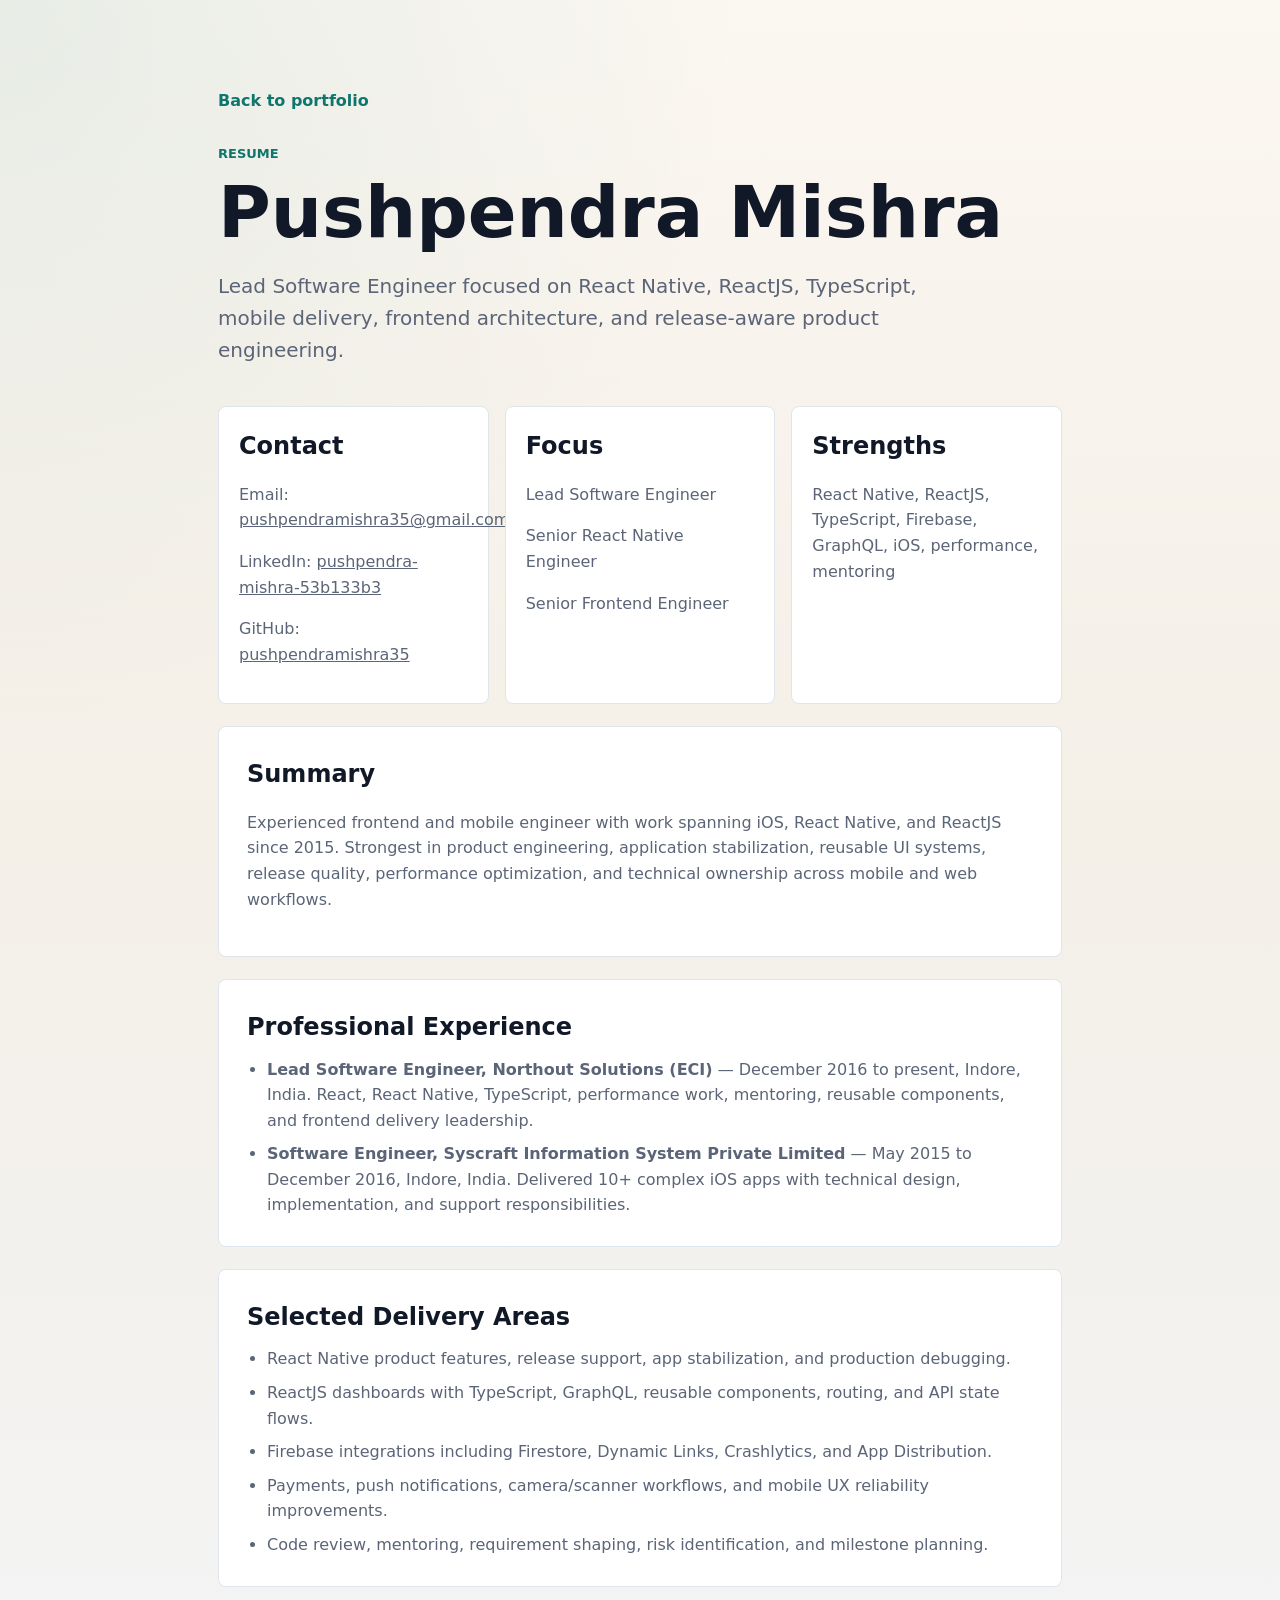
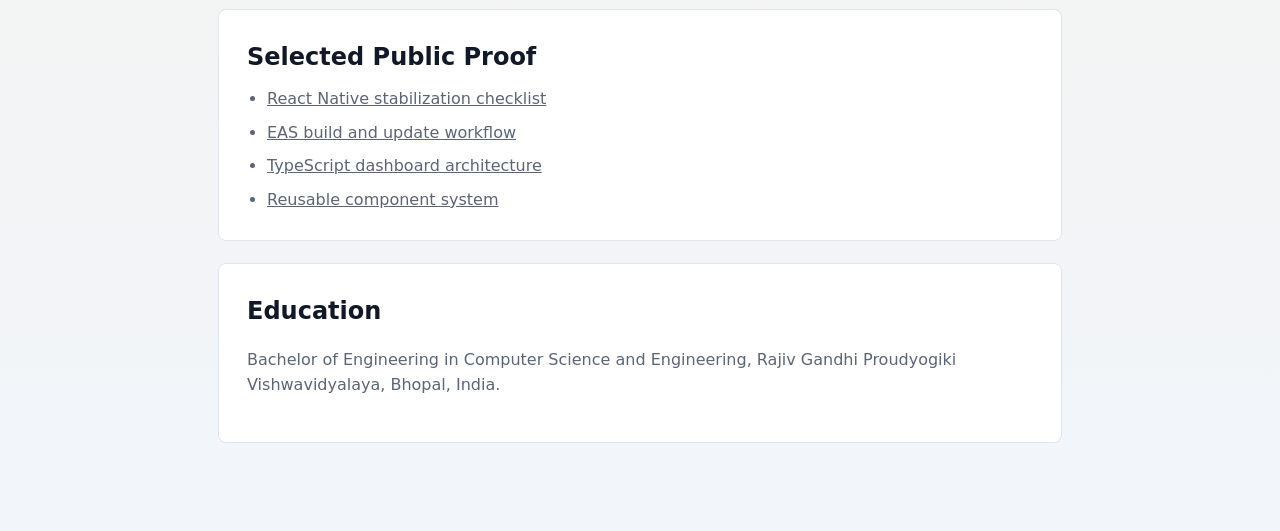
==== resume.html @ 6b9e4906 "Add public resume page" ====
<!doctype html>
<html lang="en">
  <head>
    <meta charset="utf-8" />
    <meta name="viewport" content="width=device-width, initial-scale=1" />
    <title>Resume | Pushpendra Mishra</title>
    <link rel="stylesheet" href="styles.css" />
  </head>
  <body>
    <main class="case-page">
      <a class="back-link" href="index.html">Back to portfolio</a>
      <p class="eyebrow">Resume</p>
      <h1>Pushpendra Mishra</h1>
      <p class="case-lead">
        Lead Software Engineer focused on React Native, ReactJS, TypeScript, mobile delivery, frontend
        architecture, and release-aware product engineering.
      </p>

      <section class="resume-sheet">
        <div class="resume-meta">
          <article>
            <h2>Contact</h2>
            <p>Email: <a href="mailto:pushpendramishra35@gmail.com">pushpendramishra35@gmail.com</a></p>
            <p>LinkedIn: <a href="https://www.linkedin.com/in/pushpendra-mishra-53b133b3/">pushpendra-mishra-53b133b3</a></p>
            <p>GitHub: <a href="https://github.com/pushpendramishra35">pushpendramishra35</a></p>
          </article>
          <article>
            <h2>Focus</h2>
            <p>Lead Software Engineer</p>
            <p>Senior React Native Engineer</p>
            <p>Senior Frontend Engineer</p>
          </article>
          <article>
            <h2>Strengths</h2>
            <p>React Native, ReactJS, TypeScript, Firebase, GraphQL, iOS, performance, mentoring</p>
          </article>
        </div>

        <section class="resume-section">
          <h2>Summary</h2>
          <p>
            Experienced frontend and mobile engineer with work spanning iOS, React Native, and ReactJS since
            2015. Strongest in product engineering, application stabilization, reusable UI systems, release
            quality, performance optimization, and technical ownership across mobile and web workflows.
          </p>
        </section>

        <section class="resume-section">
          <h2>Professional Experience</h2>
          <ul>
            <li>
              <strong>Lead Software Engineer, Northout Solutions (ECI)</strong> — December 2016 to present,
              Indore, India. React, React Native, TypeScript, performance work, mentoring, reusable
              components, and frontend delivery leadership.
            </li>
            <li>
              <strong>Software Engineer, Syscraft Information System Private Limited</strong> — May 2015 to
              December 2016, Indore, India. Delivered 10+ complex iOS apps with technical design,
              implementation, and support responsibilities.
            </li>
          </ul>
        </section>

        <section class="resume-section">
          <h2>Selected Delivery Areas</h2>
          <ul>
            <li>React Native product features, release support, app stabilization, and production debugging.</li>
            <li>ReactJS dashboards with TypeScript, GraphQL, reusable components, routing, and API state flows.</li>
            <li>Firebase integrations including Firestore, Dynamic Links, Crashlytics, and App Distribution.</li>
            <li>Payments, push notifications, camera/scanner workflows, and mobile UX reliability improvements.</li>
            <li>Code review, mentoring, requirement shaping, risk identification, and milestone planning.</li>
          </ul>
        </section>

        <section class="resume-section">
          <h2>Selected Public Proof</h2>
          <ul>
            <li><a href="case-studies/react-native-stabilization.html">React Native stabilization checklist</a></li>
            <li><a href="case-studies/eas-release-workflow.html">EAS build and update workflow</a></li>
            <li><a href="case-studies/react-dashboard-architecture.html">TypeScript dashboard architecture</a></li>
            <li><a href="case-studies/reusable-component-system.html">Reusable component system</a></li>
          </ul>
        </section>

        <section class="resume-section">
          <h2>Education</h2>
          <p>
            Bachelor of Engineering in Computer Science and Engineering, Rajiv Gandhi Proudyogiki
            Vishwavidyalaya, Bhopal, India.
          </p>
        </section>
      </section>
    </main>
  </body>
</html>
---- styles.css ----
:root {
  color-scheme: light;
  --bg: #f4efe7;
  --surface: #ffffff;
  --surface-strong: #111827;
  --text: #172033;
  --muted: #5b6577;
  --line: #dfe5ee;
  --accent: #0f766e;
  --accent-dark: #0b4f4a;
  --accent-soft: #e3f5f2;
  --warm-soft: #f8efe2;
  --blue: #2563eb;
  --blue-soft: #eaf1ff;
  --shadow: 0 24px 80px rgba(18, 32, 57, 0.12);
}

* {
  box-sizing: border-box;
}

html {
  scroll-behavior: smooth;
}

body {
  margin: 0;
  background:
    radial-gradient(circle at top left, rgba(15, 118, 110, 0.08), transparent 30%),
    linear-gradient(180deg, #fbf7f1 0%, var(--bg) 38%, #f2f6fb 100%);
  color: var(--text);
  font-family: Manrope, system-ui, -apple-system, BlinkMacSystemFont, "Segoe UI", sans-serif;
  line-height: 1.6;
}

a {
  color: inherit;
}

.site-header {
  position: sticky;
  top: 0;
  z-index: 10;
  display: flex;
  align-items: center;
  justify-content: space-between;
  gap: 24px;
  padding: 18px clamp(20px, 5vw, 72px);
  background: rgba(246, 248, 251, 0.92);
  border-bottom: 1px solid rgba(223, 229, 238, 0.85);
  backdrop-filter: blur(16px);
}

.brand,
.nav {
  display: flex;
  align-items: center;
}

.brand {
  gap: 12px;
  font-weight: 800;
  text-decoration: none;
}

.brand-mark {
  display: grid;
  width: 40px;
  height: 40px;
  place-items: center;
  border-radius: 8px;
  background: var(--surface-strong);
  color: #ffffff;
  font-size: 13px;
  font-family: "IBM Plex Mono", monospace;
  letter-spacing: 0;
}

.nav {
  gap: 22px;
}

.nav a {
  color: var(--muted);
  font-size: 14px;
  font-weight: 700;
  text-decoration: none;
}

.nav a:hover {
  color: var(--text);
}

main {
  overflow: hidden;
}

.hero {
  display: grid;
  grid-template-columns: minmax(0, 1.12fr) minmax(320px, 0.88fr);
  gap: clamp(28px, 6vw, 72px);
  align-items: center;
  min-height: calc(100vh - 78px);
  padding: clamp(48px, 7vw, 96px) clamp(20px, 5vw, 72px);
}

.hero-copy h1,
.section-heading h2,
.split-section h2,
.contact-section h2 {
  margin: 0;
  color: var(--surface-strong);
  letter-spacing: 0;
}

.hero-copy h1 {
  max-width: 850px;
  font-size: clamp(42px, 6vw, 78px);
  line-height: 0.98;
}

.eyebrow {
  margin: 0 0 12px;
  color: var(--accent);
  font-size: 13px;
  font-weight: 800;
  letter-spacing: 0;
  text-transform: uppercase;
}

.hero-text {
  max-width: 690px;
  margin: 24px 0 0;
  color: var(--muted);
  font-size: clamp(18px, 2vw, 22px);
}

.hero-actions,
.contact-actions {
  display: flex;
  flex-wrap: wrap;
  gap: 12px;
  margin-top: 32px;
}

.button {
  display: inline-flex;
  align-items: center;
  justify-content: center;
  min-height: 46px;
  padding: 0 18px;
  border: 1px solid var(--line);
  border-radius: 8px;
  font-size: 14px;
  font-weight: 800;
  text-decoration: none;
}

.button.primary {
  background: var(--surface-strong);
  border-color: var(--surface-strong);
  color: #ffffff;
}

.button.secondary {
  background: var(--surface);
  color: var(--text);
}

.profile-panel {
  padding: 28px;
  background: var(--surface);
  border: 1px solid var(--line);
  border-radius: 8px;
  box-shadow: var(--shadow);
}

.profile-top {
  display: flex;
  gap: 16px;
  align-items: center;
  margin-bottom: 22px;
}

.profile-photo {
  width: 84px;
  height: 84px;
  border: 3px solid rgba(15, 118, 110, 0.16);
  border-radius: 18px;
  object-fit: cover;
}

.profile-intro strong,
.profile-intro span {
  display: block;
}

.profile-intro strong {
  color: var(--surface-strong);
  font-size: 18px;
}

.profile-intro span {
  margin-top: 4px;
  color: var(--muted);
  font-size: 14px;
}

.status-row {
  display: flex;
  gap: 10px;
  align-items: flex-start;
  color: var(--muted);
  font-size: 14px;
  font-weight: 700;
}

.status-dot {
  flex: 0 0 auto;
  width: 10px;
  height: 10px;
  margin-top: 7px;
  border-radius: 999px;
  background: #16a34a;
}

.stats {
  display: grid;
  gap: 14px;
  margin: 26px 0;
}

.stats div {
  padding: 16px;
  background: #f9fbfd;
  border: 1px solid var(--line);
  border-radius: 8px;
}

.stats dt {
  color: var(--muted);
  font-size: 12px;
  font-weight: 800;
  text-transform: uppercase;
}

.stats dd {
  margin: 4px 0 0;
  color: var(--surface-strong);
  font-weight: 800;
}

.proof-list {
  display: grid;
  gap: 14px;
  margin: 26px 0;
}

.proof-list div {
  padding: 16px;
  background: #f9fbfd;
  border: 1px solid var(--line);
  border-radius: 8px;
}

.proof-list strong,
.proof-list span {
  display: block;
}

.proof-list strong {
  color: var(--surface-strong);
  font-size: 13px;
}

.proof-list span {
  margin-top: 4px;
  color: var(--muted);
  font-size: 14px;
}

.skill-cloud {
  display: flex;
  flex-wrap: wrap;
  gap: 8px;
}

.skill-cloud span,
.timeline-tag,
.demo-grid span,
.case-card span {
  display: inline-flex;
  align-items: center;
  min-height: 30px;
  padding: 0 10px;
  border-radius: 8px;
  background: var(--accent-soft);
  color: var(--accent-dark);
  font-size: 12px;
  font-weight: 800;
}

.section {
  padding: clamp(56px, 8vw, 104px) clamp(20px, 5vw, 72px);
  border-top: 1px solid var(--line);
}

.trust-strip {
  display: grid;
  grid-template-columns: repeat(3, minmax(0, 1fr));
  gap: 14px;
  padding-top: 28px;
  padding-bottom: 28px;
  background: var(--surface);
}

.trust-strip div {
  padding: 18px;
  border: 1px solid var(--line);
  border-radius: 8px;
}

.trust-strip strong,
.trust-strip span {
  display: block;
}

.trust-strip strong {
  color: var(--surface-strong);
  font-size: 18px;
}

.trust-strip span {
  margin-top: 4px;
  color: var(--muted);
  font-size: 14px;
}

.section-heading {
  max-width: 820px;
  margin-bottom: 34px;
}

.section-heading p:not(.eyebrow) {
  margin: 12px 0 0;
  color: var(--muted);
}

.section-heading h2,
.split-section h2,
.contact-section h2 {
  font-size: clamp(30px, 4vw, 48px);
  line-height: 1.08;
}

.value-grid,
.highlight-grid,
.stack-grid,
.demo-grid,
.case-grid,
.reference-grid {
  display: grid;
  grid-template-columns: repeat(3, minmax(0, 1fr));
  gap: 16px;
}

.value-grid article,
.highlight-grid article,
.stack-grid div,
.demo-grid article,
.timeline article,
.case-card,
.reference-grid article {
  background: var(--surface);
  border: 1px solid var(--line);
  border-radius: 8px;
}

.value-grid article,
.highlight-grid article,
.stack-grid div,
.demo-grid article,
.case-card,
.reference-grid article {
  padding: 24px;
}

h3 {
  margin: 0;
  color: var(--surface-strong);
  font-size: 20px;
  line-height: 1.2;
}

.value-grid p,
.highlight-grid p,
.stack-grid p,
.demo-grid p,
.timeline p,
.contact-section p,
.case-card p,
.reference-grid p {
  margin: 12px 0 0;
  color: var(--muted);
}

.highlight-grid {
  grid-template-columns: repeat(2, minmax(0, 1fr));
}

.highlight-grid article span {
  display: inline-flex;
  align-items: center;
  min-height: 30px;
  padding: 0 10px;
  border-radius: 8px;
  background: var(--blue-soft);
  color: var(--blue);
  font-size: 12px;
  font-weight: 800;
}

.highlight-grid article h3 {
  margin-top: 14px;
}

.case-grid {
  grid-template-columns: repeat(3, minmax(0, 1fr));
}

.case-card {
  display: block;
  color: inherit;
  text-decoration: none;
  transition: transform 180ms ease, box-shadow 180ms ease, border-color 180ms ease;
}

.case-card:hover {
  border-color: rgba(15, 118, 110, 0.34);
  box-shadow: 0 18px 48px rgba(18, 32, 57, 0.1);
  transform: translateY(-3px);
}

.case-card h3 {
  margin-top: 14px;
}

.split-section {
  display: grid;
  grid-template-columns: minmax(0, 0.72fr) minmax(0, 1.28fr);
  gap: clamp(28px, 6vw, 72px);
}

.split-copy {
  margin: 14px 0 0;
  color: var(--muted);
}

.timeline {
  display: grid;
  gap: 14px;
}

.timeline article {
  padding: 22px;
}

.timeline h3 {
  margin-top: 12px;
}

.stack-grid {
  grid-template-columns: repeat(2, minmax(0, 1fr));
}

.reference-section {
  background:
    linear-gradient(180deg, rgba(15, 118, 110, 0.04), rgba(255, 255, 255, 0.3)),
    var(--warm-soft);
}

.demo-grid {
  grid-template-columns: repeat(4, minmax(0, 1fr));
}

.demo-grid h3 {
  margin-top: 14px;
}

.process-list {
  display: grid;
  grid-template-columns: repeat(4, minmax(0, 1fr));
  gap: 14px;
  margin: 0;
  padding: 0;
  list-style: none;
  counter-reset: process;
}

.process-list li {
  position: relative;
  min-height: 190px;
  padding: 24px;
  background: var(--surface);
  border: 1px solid var(--line);
  border-radius: 8px;
  counter-increment: process;
}

.process-list li::before {
  content: "0" counter(process);
  display: block;
  margin-bottom: 30px;
  color: var(--accent);
  font-weight: 800;
}

.process-list strong,
.process-list span {
  display: block;
}

.process-list strong {
  color: var(--surface-strong);
  font-size: 20px;
}

.process-list span {
  margin-top: 8px;
  color: var(--muted);
}

.contact-section {
  display: grid;
  grid-template-columns: minmax(0, 1fr) auto;
  gap: 28px;
  align-items: center;
  background: var(--surface-strong);
}

.contact-section h2,
.contact-section p {
  color: #ffffff;
}

.contact-section .eyebrow {
  color: #7dd3c7;
}

.contact-section p {
  max-width: 760px;
  color: #cbd5e1;
}

.contact-section .button.primary {
  background: #ffffff;
  border-color: #ffffff;
  color: var(--surface-strong);
}

.contact-section .button.secondary {
  background: transparent;
  color: #ffffff;
}

.resume-sheet {
  display: grid;
  gap: 22px;
}

.resume-meta {
  display: grid;
  grid-template-columns: repeat(3, minmax(0, 1fr));
  gap: 16px;
}

.resume-meta article {
  padding: 20px;
  background: var(--surface);
  border: 1px solid var(--line);
  border-radius: 8px;
}

.resume-meta h2,
.resume-section h2 {
  margin: 0 0 10px;
  color: var(--surface-strong);
}

.resume-meta p,
.resume-section p,
.resume-section li {
  color: var(--muted);
}

.resume-section {
  padding: 28px;
  background: var(--surface);
  border: 1px solid var(--line);
  border-radius: 8px;
}

.resume-section ul {
  margin: 0;
  padding-left: 20px;
}

.resume-section li + li {
  margin-top: 8px;
}

.case-page {
  max-width: 940px;
  margin: 0 auto;
  padding: clamp(40px, 7vw, 88px) clamp(20px, 5vw, 48px);
}

.case-page h1 {
  max-width: 820px;
  margin: 0;
  color: var(--surface-strong);
  font-size: clamp(40px, 6vw, 72px);
  line-height: 1;
}

.case-lead {
  max-width: 760px;
  margin: 22px 0 40px;
  color: var(--muted);
  font-size: 20px;
}

.case-section {
  margin-top: 22px;
  padding: 26px;
  background: var(--surface);
  border: 1px solid var(--line);
  border-radius: 8px;
}

.case-section h2 {
  margin: 0 0 12px;
  color: var(--surface-strong);
}

.case-section p,
.case-section li {
  color: var(--muted);
}

.case-section ul {
  margin: 0;
  padding-left: 20px;
}

.case-section li + li {
  margin-top: 8px;
}

pre {
  overflow-x: auto;
  margin: 0;
  padding: 18px;
  background: #0f172a;
  border-radius: 8px;
  color: #e5e7eb;
  font-family: "IBM Plex Mono", monospace;
}

.back-link {
  display: inline-flex;
  margin-bottom: 30px;
  color: var(--accent);
  font-weight: 800;
  text-decoration: none;
}

@media (max-width: 980px) {
  .hero,
  .split-section,
  .contact-section {
    grid-template-columns: 1fr;
  }

  .value-grid,
  .highlight-grid,
  .stack-grid,
  .demo-grid,
  .case-grid,
  .reference-grid,
  .trust-strip,
  .process-list,
  .resume-meta {
    grid-template-columns: repeat(2, minmax(0, 1fr));
  }

  .contact-actions {
    margin-top: 0;
  }
}

@media (max-width: 680px) {
  .site-header {
    align-items: flex-start;
    flex-direction: column;
  }

  .nav {
    width: 100%;
    justify-content: space-between;
    gap: 10px;
  }

  .nav a {
    font-size: 13px;
  }

  .hero {
    min-height: auto;
  }

  .hero-copy h1 {
    font-size: 42px;
  }

  .value-grid,
  .highlight-grid,
  .stack-grid,
  .demo-grid,
  .case-grid,
  .reference-grid,
  .trust-strip,
  .process-list,
  .resume-meta {
    grid-template-columns: 1fr;
  }

  .button {
    width: 100%;
  }

  .profile-top {
    align-items: flex-start;
    flex-direction: column;
  }
}
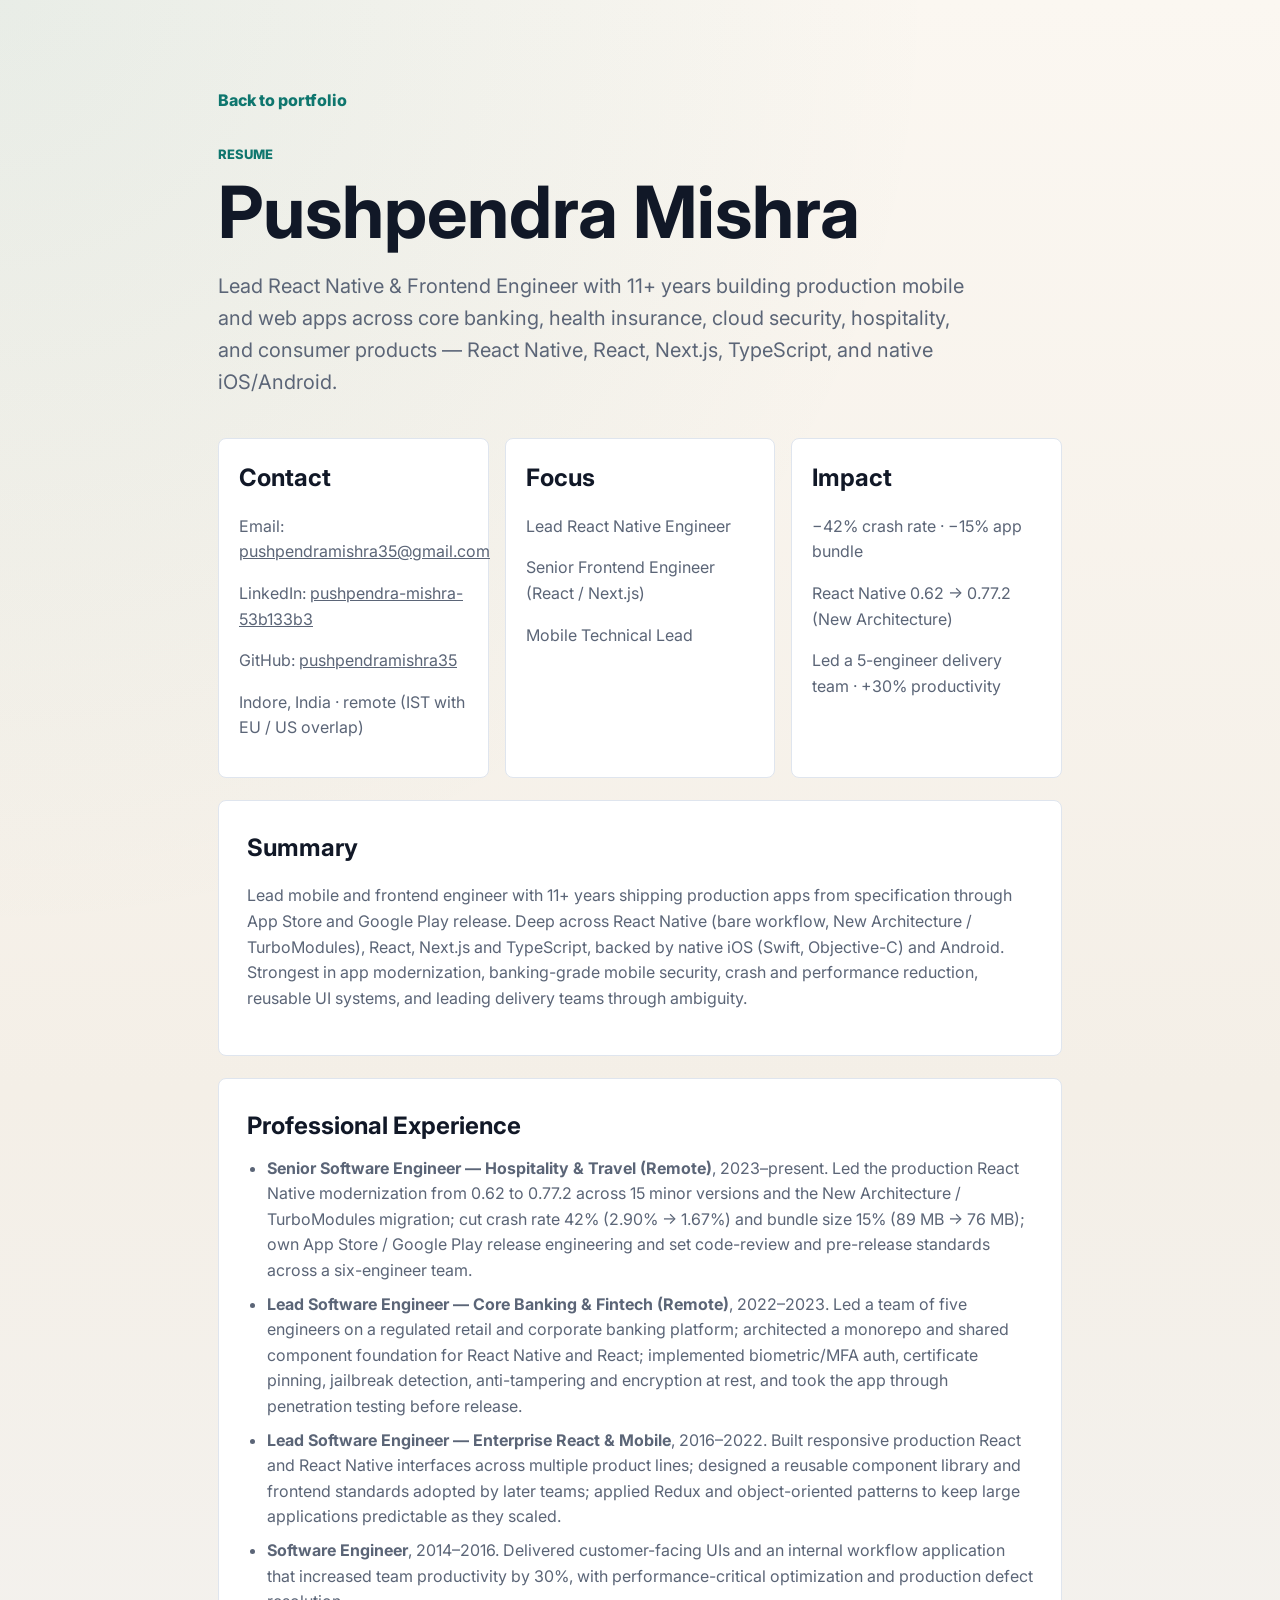
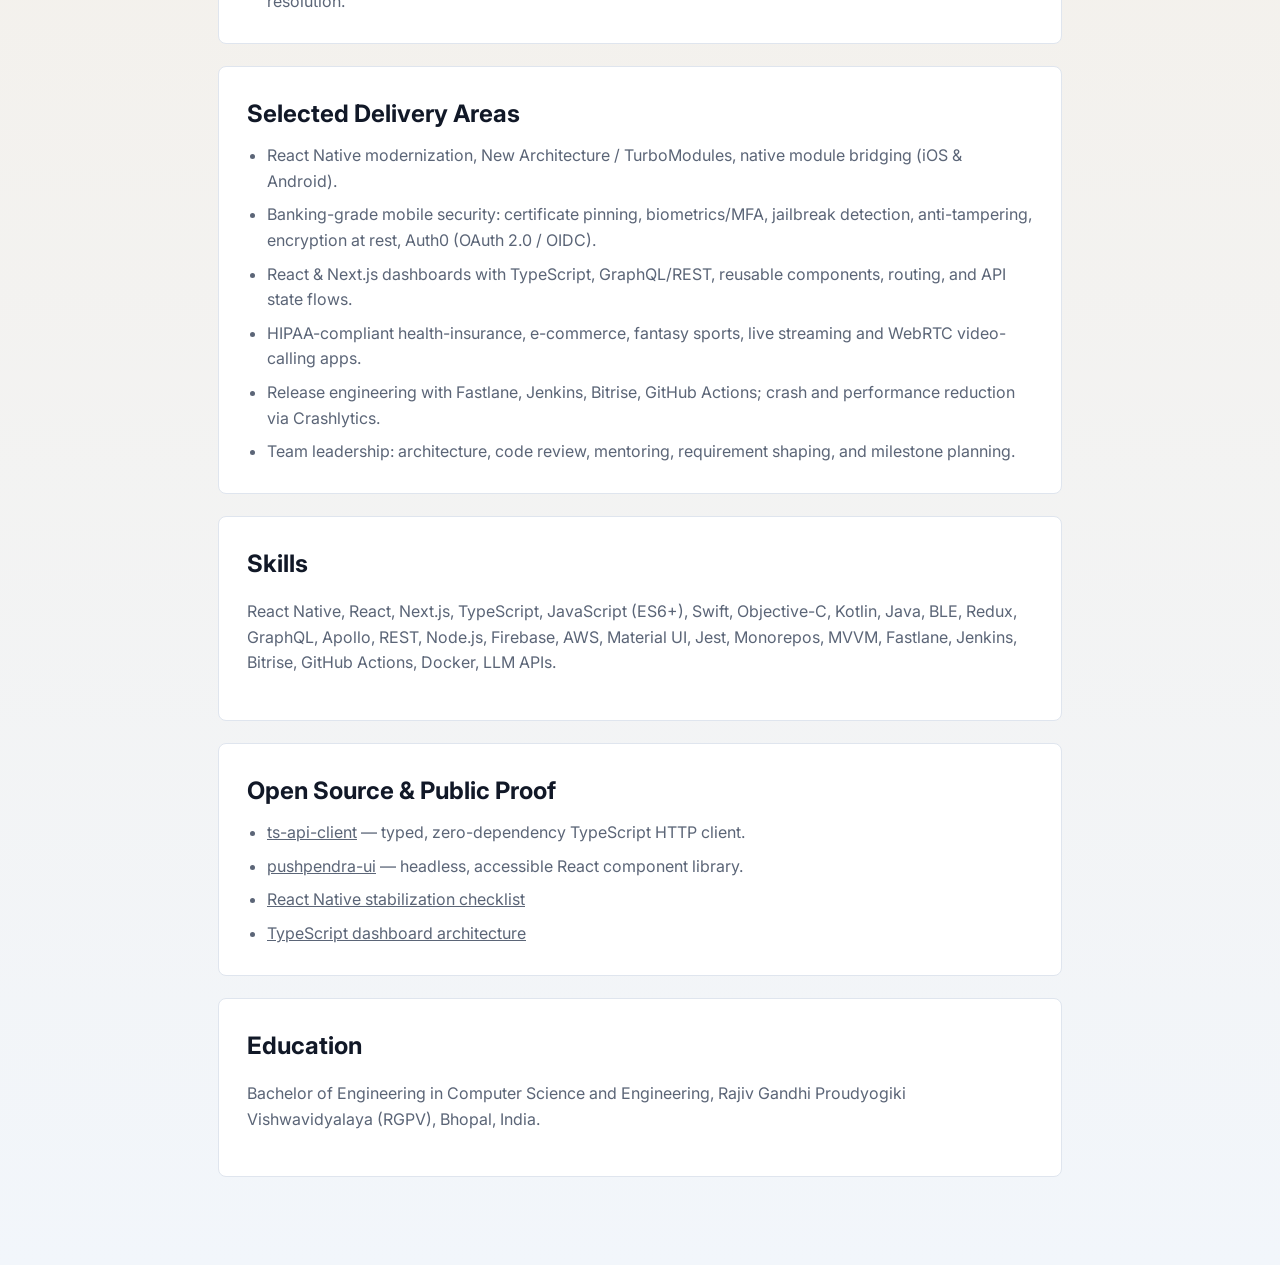
==== commit 7219b777: "Add photo, metrics band, open-source, social/SEO meta; sync resume; polish hero - Add profile photo " ====
--- a/resume.html
+++ b/resume.html
@@ -3,8 +3,29 @@
   <head>
     <meta charset="utf-8" />
     <meta name="viewport" content="width=device-width, initial-scale=1" />
+    <meta
+      name="description"
+      content="Resume of Pushpendra Mishra — Lead React Native & Frontend Engineer, 11+ years across React Native, React, Next.js, TypeScript, and native iOS/Android."
+    />
     <title>Resume | Pushpendra Mishra</title>
+    <link rel="preconnect" href="https://fonts.googleapis.com" />
+    <link rel="preconnect" href="https://fonts.gstatic.com" crossorigin />
+    <link
+      href="https://fonts.googleapis.com/css2?family=Inter:wght@400;500;600;700;800&family=IBM+Plex+Mono:wght@500;600&display=swap"
+      rel="stylesheet"
+    />
     <link rel="stylesheet" href="styles.css" />
+    <script>
+      // Match the theme chosen on the homepage (shared via localStorage) or the system preference.
+      (function () {
+        try {
+          var saved = localStorage.getItem("theme");
+          var theme = saved || (window.matchMedia("(prefers-color-scheme: dark)").matches ? "dark" : "light");
+          document.documentElement.setAttribute("data-theme", theme);
+        } catch (e) {}
+      })();
+    </script>
+    <link rel="icon" href="data:image/svg+xml,%3Csvg xmlns='http://www.w3.org/2000/svg' viewBox='0 0 100 100'%3E%3Crect width='100' height='100' rx='22' fill='%230f766e'/%3E%3Ctext x='50' y='63' font-family='Arial,sans-serif' font-size='44' font-weight='700' fill='white' text-anchor='middle'%3EPM%3C/text%3E%3C/svg%3E" />
   </head>
   <body>
     <main class="case-page">
@@ -12,8 +33,9 @@
       <p class="eyebrow">Resume</p>
       <h1>Pushpendra Mishra</h1>
       <p class="case-lead">
-        Lead Software Engineer focused on React Native, ReactJS, TypeScript, mobile delivery, frontend
-        architecture, and release-aware product engineering.
+        Lead React Native &amp; Frontend Engineer with 11+ years building production mobile and web apps across
+        core banking, health insurance, cloud security, hospitality, and consumer products &mdash; React Native,
+        React, Next.js, TypeScript, and native iOS/Android.
       </p>
 
       <section class="resume-sheet">
@@ -23,25 +45,30 @@
             <p>Email: <a href="mailto:pushpendramishra35@gmail.com">pushpendramishra35@gmail.com</a></p>
             <p>LinkedIn: <a href="https://www.linkedin.com/in/pushpendra-mishra-53b133b3/">pushpendra-mishra-53b133b3</a></p>
             <p>GitHub: <a href="https://github.com/pushpendramishra35">pushpendramishra35</a></p>
+            <p>Indore, India &middot; remote (IST with EU / US overlap)</p>
           </article>
           <article>
             <h2>Focus</h2>
-            <p>Lead Software Engineer</p>
-            <p>Senior React Native Engineer</p>
-            <p>Senior Frontend Engineer</p>
+            <p>Lead React Native Engineer</p>
+            <p>Senior Frontend Engineer (React / Next.js)</p>
+            <p>Mobile Technical Lead</p>
           </article>
           <article>
-            <h2>Strengths</h2>
-            <p>React Native, ReactJS, TypeScript, Firebase, GraphQL, iOS, performance, mentoring</p>
+            <h2>Impact</h2>
+            <p>&minus;42% crash rate &middot; &minus;15% app bundle</p>
+            <p>React Native 0.62 &rarr; 0.77.2 (New Architecture)</p>
+            <p>Led a 5-engineer delivery team &middot; +30% productivity</p>
           </article>
         </div>
 
         <section class="resume-section">
           <h2>Summary</h2>
           <p>
-            Experienced frontend and mobile engineer with work spanning iOS, React Native, and ReactJS since
-            2015. Strongest in product engineering, application stabilization, reusable UI systems, release
-            quality, performance optimization, and technical ownership across mobile and web workflows.
+            Lead mobile and frontend engineer with 11+ years shipping production apps from specification through
+            App Store and Google Play release. Deep across React Native (bare workflow, New Architecture /
+            TurboModules), React, Next.js and TypeScript, backed by native iOS (Swift, Objective-C) and Android.
+            Strongest in app modernization, banking-grade mobile security, crash and performance reduction,
+            reusable UI systems, and leading delivery teams through ambiguity.
           </p>
         </section>
 
@@ -49,14 +76,29 @@
           <h2>Professional Experience</h2>
           <ul>
             <li>
-              <strong>Lead Software Engineer, Northout Solutions (ECI)</strong> — December 2016 to present,
-              Indore, India. React, React Native, TypeScript, performance work, mentoring, reusable
-              components, and frontend delivery leadership.
+              <strong>Senior Software Engineer &mdash; Hospitality &amp; Travel (Remote)</strong>, 2023&ndash;present.
+              Led the production React Native modernization from 0.62 to 0.77.2 across 15 minor versions and the
+              New Architecture / TurboModules migration; cut crash rate 42% (2.90% &rarr; 1.67%) and bundle size
+              15% (89&nbsp;MB &rarr; 76&nbsp;MB); own App Store / Google Play release engineering and set
+              code-review and pre-release standards across a six-engineer team.
             </li>
             <li>
-              <strong>Software Engineer, Syscraft Information System Private Limited</strong> — May 2015 to
-              December 2016, Indore, India. Delivered 10+ complex iOS apps with technical design,
-              implementation, and support responsibilities.
+              <strong>Lead Software Engineer &mdash; Core Banking &amp; Fintech (Remote)</strong>, 2022&ndash;2023.
+              Led a team of five engineers on a regulated retail and corporate banking platform; architected a
+              monorepo and shared component foundation for React Native and React; implemented biometric/MFA auth,
+              certificate pinning, jailbreak detection, anti-tampering and encryption at rest, and took the app
+              through penetration testing before release.
+            </li>
+            <li>
+              <strong>Lead Software Engineer &mdash; Enterprise React &amp; Mobile</strong>, 2016&ndash;2022.
+              Built responsive production React and React Native interfaces across multiple product lines;
+              designed a reusable component library and frontend standards adopted by later teams; applied Redux
+              and object-oriented patterns to keep large applications predictable as they scaled.
+            </li>
+            <li>
+              <strong>Software Engineer</strong>, 2014&ndash;2016. Delivered customer-facing UIs and an internal
+              workflow application that increased team productivity by 30%, with performance-critical
+              optimization and production defect resolution.
             </li>
           </ul>
         </section>
@@ -64,21 +106,31 @@
         <section class="resume-section">
           <h2>Selected Delivery Areas</h2>
           <ul>
-            <li>React Native product features, release support, app stabilization, and production debugging.</li>
-            <li>ReactJS dashboards with TypeScript, GraphQL, reusable components, routing, and API state flows.</li>
-            <li>Firebase integrations including Firestore, Dynamic Links, Crashlytics, and App Distribution.</li>
-            <li>Payments, push notifications, camera/scanner workflows, and mobile UX reliability improvements.</li>
-            <li>Code review, mentoring, requirement shaping, risk identification, and milestone planning.</li>
+            <li>React Native modernization, New Architecture / TurboModules, native module bridging (iOS &amp; Android).</li>
+            <li>Banking-grade mobile security: certificate pinning, biometrics/MFA, jailbreak detection, anti-tampering, encryption at rest, Auth0 (OAuth 2.0 / OIDC).</li>
+            <li>React &amp; Next.js dashboards with TypeScript, GraphQL/REST, reusable components, routing, and API state flows.</li>
+            <li>HIPAA-compliant health-insurance, e-commerce, fantasy sports, live streaming and WebRTC video-calling apps.</li>
+            <li>Release engineering with Fastlane, Jenkins, Bitrise, GitHub Actions; crash and performance reduction via Crashlytics.</li>
+            <li>Team leadership: architecture, code review, mentoring, requirement shaping, and milestone planning.</li>
           </ul>
         </section>
 
         <section class="resume-section">
-          <h2>Selected Public Proof</h2>
+          <h2>Skills</h2>
+          <p>
+            React Native, React, Next.js, TypeScript, JavaScript (ES6+), Swift, Objective-C, Kotlin, Java, BLE,
+            Redux, GraphQL, Apollo, REST, Node.js, Firebase, AWS, Material UI, Jest, Monorepos, MVVM, Fastlane,
+            Jenkins, Bitrise, GitHub Actions, Docker, LLM APIs.
+          </p>
+        </section>
+
+        <section class="resume-section">
+          <h2>Open Source &amp; Public Proof</h2>
           <ul>
+            <li><a href="https://github.com/pushpendramishra35/ts-api-client" target="_blank" rel="noopener">ts-api-client</a> &mdash; typed, zero-dependency TypeScript HTTP client.</li>
+            <li><a href="https://github.com/pushpendramishra35/pushpendra-ui" target="_blank" rel="noopener">pushpendra-ui</a> &mdash; headless, accessible React component library.</li>
             <li><a href="case-studies/react-native-stabilization.html">React Native stabilization checklist</a></li>
-            <li><a href="case-studies/eas-release-workflow.html">EAS build and update workflow</a></li>
             <li><a href="case-studies/react-dashboard-architecture.html">TypeScript dashboard architecture</a></li>
-            <li><a href="case-studies/reusable-component-system.html">Reusable component system</a></li>
           </ul>
         </section>
 
@@ -86,7 +138,7 @@
           <h2>Education</h2>
           <p>
             Bachelor of Engineering in Computer Science and Engineering, Rajiv Gandhi Proudyogiki
-            Vishwavidyalaya, Bhopal, India.
+            Vishwavidyalaya (RGPV), Bhopal, India.
           </p>
         </section>
       </section>
--- a/styles.css
+++ b/styles.css
@@ -744,3 +744,174 @@
     flex-direction: column;
   }
 }
+
+/* ============================================================
+   Design upgrade: Inter, dark mode, motion, a11y
+   ============================================================ */
+
+body {
+  font-family: "Inter", system-ui, -apple-system, BlinkMacSystemFont, "Segoe UI", sans-serif;
+}
+
+/* ---- Theme toggle ---- */
+.theme-toggle {
+  display: inline-grid;
+  place-items: center;
+  width: 38px;
+  height: 38px;
+  border: 1px solid var(--line);
+  border-radius: 8px;
+  background: var(--surface);
+  color: var(--muted);
+  cursor: pointer;
+  transition: color 0.2s ease, border-color 0.2s ease, background 0.2s ease;
+}
+.theme-toggle:hover { color: var(--text); border-color: var(--accent); }
+.theme-toggle .icon-sun { display: none; }
+.theme-toggle .icon-moon { display: block; }
+:root[data-theme="dark"] .theme-toggle .icon-sun { display: block; }
+:root[data-theme="dark"] .theme-toggle .icon-moon { display: none; }
+
+/* ---- Card hover motion (premium feel) ---- */
+.value-grid article,
+.highlight-grid article,
+.timeline article,
+.stack-grid div,
+.reference-grid article {
+  transition: transform 0.18s ease, box-shadow 0.18s ease, border-color 0.18s ease;
+}
+.value-grid article:hover,
+.highlight-grid article:hover,
+.timeline article:hover,
+.stack-grid div:hover,
+.reference-grid article:hover {
+  transform: translateY(-3px);
+  border-color: color-mix(in srgb, var(--accent) 40%, var(--line));
+  box-shadow: var(--shadow);
+}
+
+/* ---- Accessibility: visible focus ---- */
+a:focus-visible,
+button:focus-visible,
+.case-card:focus-visible {
+  outline: 2px solid var(--accent);
+  outline-offset: 3px;
+  border-radius: 6px;
+}
+
+/* ---- Pulsing availability dot ---- */
+@keyframes pulse-dot {
+  0% { box-shadow: 0 0 0 0 rgba(22, 163, 74, 0.5); }
+  70% { box-shadow: 0 0 0 9px rgba(22, 163, 74, 0); }
+  100% { box-shadow: 0 0 0 0 rgba(22, 163, 74, 0); }
+}
+.status-dot { animation: pulse-dot 2.2s infinite; }
+
+/* ---- Reveal on scroll ---- */
+.reveal { opacity: 0; transform: translateY(18px); transition: opacity 0.5s ease, transform 0.5s ease; }
+.reveal.is-visible { opacity: 1; transform: none; }
+
+@media (prefers-reduced-motion: reduce) {
+  * { scroll-behavior: auto !important; }
+  .reveal { opacity: 1 !important; transform: none !important; transition: none !important; }
+  .status-dot { animation: none; }
+  .case-card:hover,
+  .value-grid article:hover,
+  .highlight-grid article:hover,
+  .timeline article:hover,
+  .stack-grid div:hover,
+  .reference-grid article:hover { transform: none; }
+}
+
+/* ============================================================
+   Dark mode
+   ============================================================ */
+:root[data-theme="dark"] {
+  color-scheme: dark;
+  --bg: #0b1120;
+  --surface: #121c2e;
+  --surface-strong: #f1f5f9; /* now used as light heading/foreground */
+  --text: #dbe3ee;
+  --muted: #94a3b8;
+  --line: #24304a;
+  --accent: #2dd4bf;
+  --accent-dark: #5eead4;
+  --accent-soft: rgba(45, 212, 191, 0.14);
+  --warm-soft: #14203a;
+  --blue: #7ca9fb;
+  --blue-soft: rgba(124, 169, 251, 0.15);
+  --shadow: 0 24px 80px rgba(0, 0, 0, 0.55);
+}
+:root[data-theme="dark"] body {
+  background:
+    radial-gradient(circle at top left, rgba(45, 212, 191, 0.10), transparent 32%),
+    linear-gradient(180deg, #0c1424 0%, var(--bg) 45%, #0a111e 100%);
+}
+:root[data-theme="dark"] .site-header {
+  background: rgba(11, 17, 32, 0.82);
+  border-bottom-color: rgba(36, 48, 74, 0.9);
+}
+:root[data-theme="dark"] .stats div,
+:root[data-theme="dark"] .proof-list div { background: #0f1a2c; }
+:root[data-theme="dark"] .brand-mark { background: var(--accent); color: #04211d; }
+:root[data-theme="dark"] .button.primary { background: var(--accent); border-color: var(--accent); color: #04211d; }
+:root[data-theme="dark"] .button.secondary { background: var(--surface); color: var(--text); }
+:root[data-theme="dark"] .contact-section { background: #0e1728; }
+:root[data-theme="dark"] .contact-section p { color: #b9c4d6; }
+:root[data-theme="dark"] .contact-section .button.primary { background: #f8fafc; color: #0e1728; }
+:root[data-theme="dark"] .contact-section .button.secondary { color: #ffffff; border-color: rgba(255, 255, 255, 0.28); }
+:root[data-theme="dark"] .reference-section {
+  background: linear-gradient(180deg, rgba(45, 212, 191, 0.05), rgba(0, 0, 0, 0)), var(--warm-soft);
+}
+
+/* No-JS fallback: honor system dark when no explicit choice is stored */
+@media (prefers-color-scheme: dark) {
+  :root:not([data-theme]) {
+    color-scheme: dark;
+    --bg: #0b1120; --surface: #121c2e; --surface-strong: #f1f5f9; --text: #dbe3ee;
+    --muted: #94a3b8; --line: #24304a; --accent: #2dd4bf; --accent-dark: #5eead4;
+    --accent-soft: rgba(45, 212, 191, 0.14); --warm-soft: #14203a;
+    --blue: #7ca9fb; --blue-soft: rgba(124, 169, 251, 0.15);
+  }
+}
+
+/* ---- Hero headline: calmer scale so it doesn't dominate the viewport ---- */
+.hero-copy h1 {
+  font-size: clamp(36px, 4.6vw, 58px);
+  line-height: 1.04;
+}
+
+/* ---- Metrics band (skimmable proof) ---- */
+.metrics {
+  display: grid;
+  grid-template-columns: repeat(5, minmax(0, 1fr));
+  gap: 14px;
+  padding: 0 clamp(20px, 5vw, 72px) clamp(40px, 6vw, 72px);
+}
+.metrics div {
+  padding: 22px 20px;
+  background: var(--surface);
+  border: 1px solid var(--line);
+  border-radius: 8px;
+}
+.metrics strong {
+  display: block;
+  font-family: "IBM Plex Mono", monospace;
+  font-size: clamp(28px, 3.2vw, 42px);
+  font-weight: 700;
+  line-height: 1;
+  color: var(--accent-dark);
+}
+.metrics span {
+  display: block;
+  margin-top: 10px;
+  color: var(--muted);
+  font-size: 13px;
+  font-weight: 600;
+}
+@media (max-width: 980px) {
+  .metrics { grid-template-columns: repeat(3, minmax(0, 1fr)); }
+}
+@media (max-width: 680px) {
+  .metrics { grid-template-columns: repeat(2, minmax(0, 1fr)); }
+}
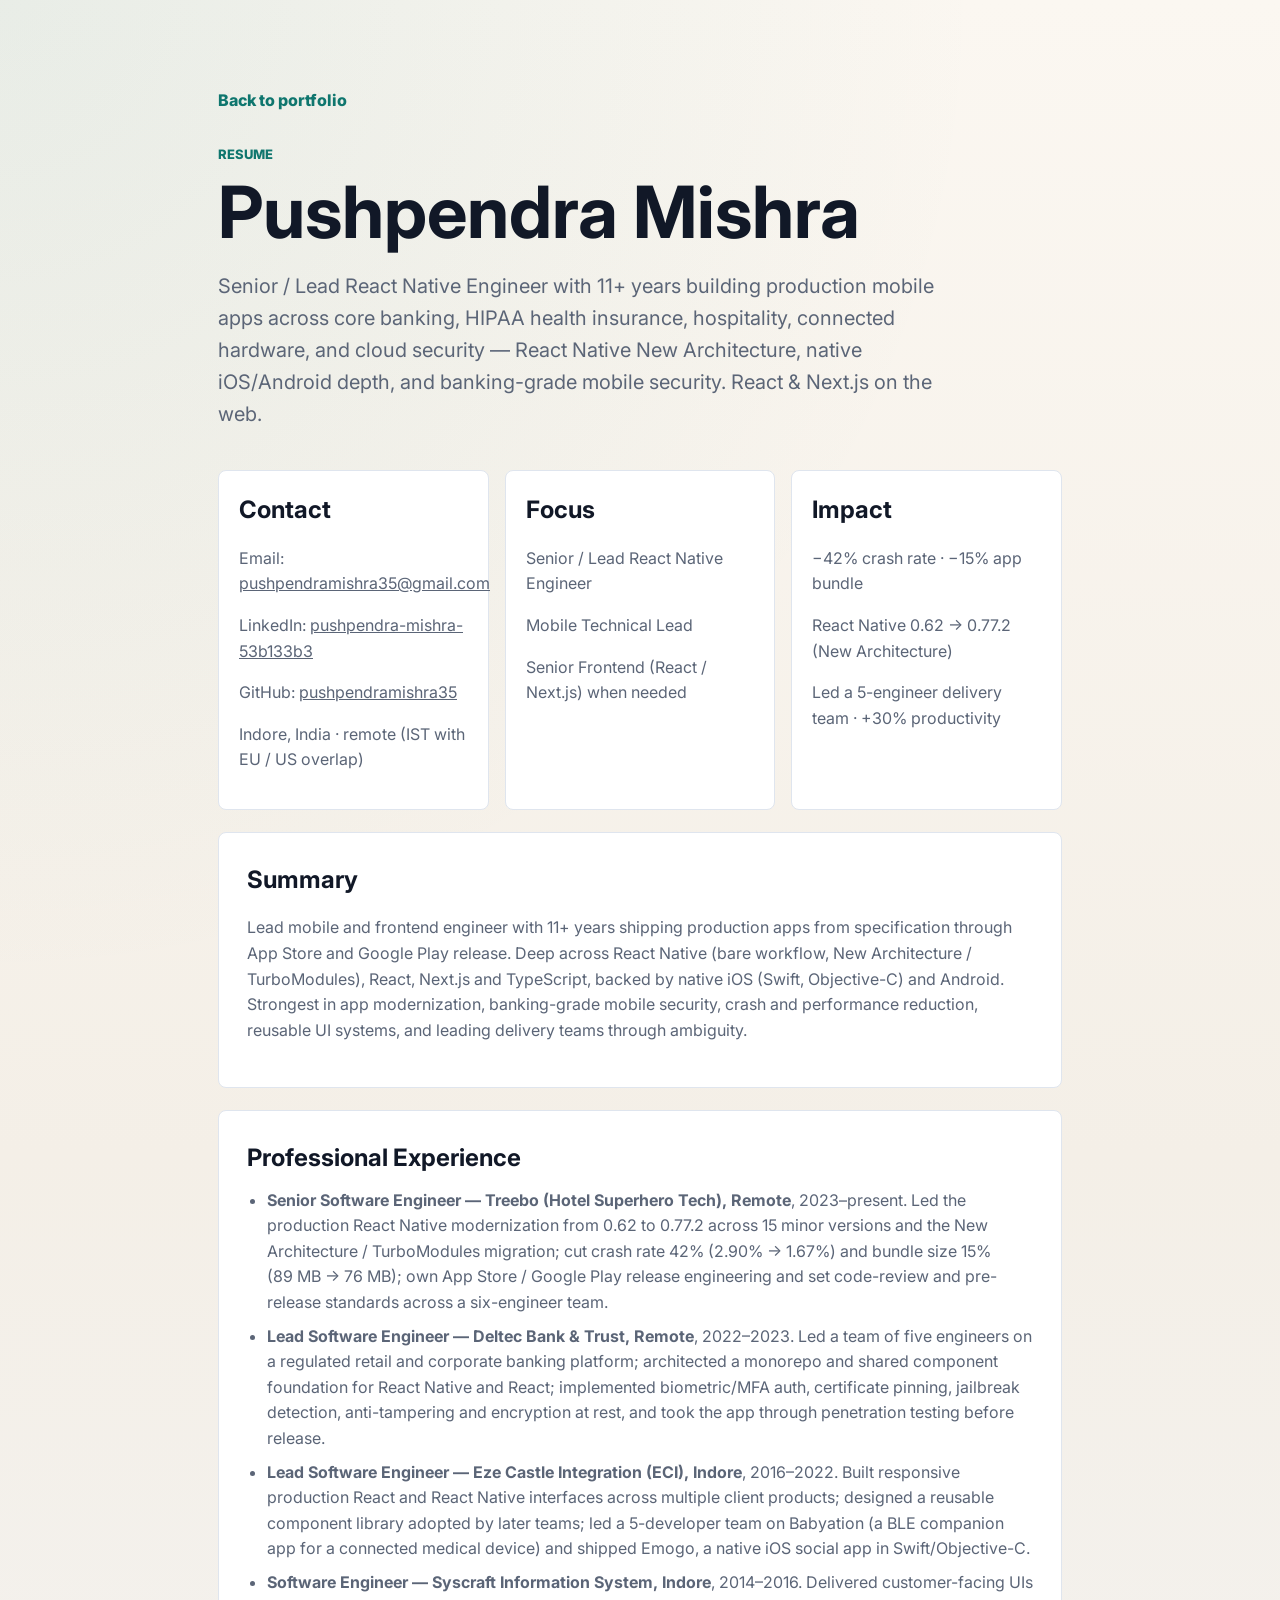
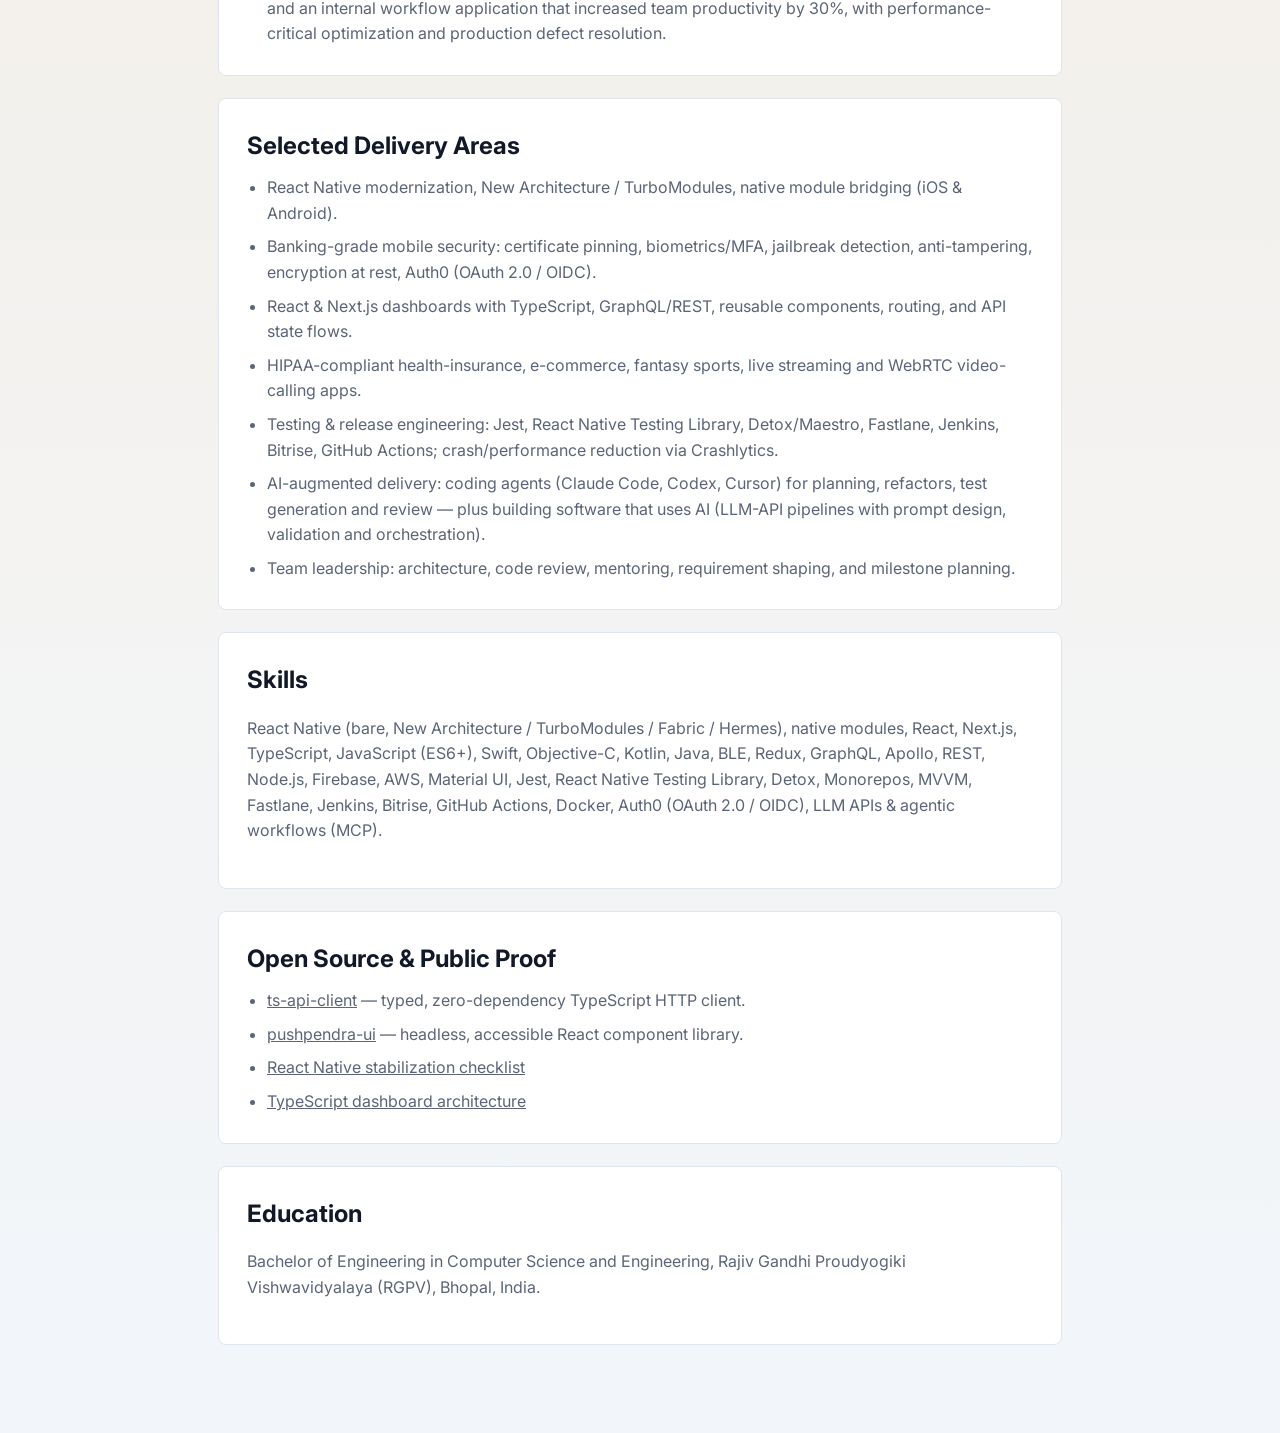
==== commit 760fff17: "Reposition portfolio as Senior/Lead React Native Engineer - One primary identity (RN + New Architect" ====
--- a/resume.html
+++ b/resume.html
@@ -5,9 +5,9 @@
     <meta name="viewport" content="width=device-width, initial-scale=1" />
     <meta
       name="description"
-      content="Resume of Pushpendra Mishra — Lead React Native & Frontend Engineer, 11+ years across React Native, React, Next.js, TypeScript, and native iOS/Android."
+      content="Resume of Pushpendra Mishra — Senior / Lead React Native Engineer, 11+ years. New Architecture (TurboModules/Fabric/Hermes), native iOS/Android, banking-grade mobile security, and app modernization. React & Next.js on the web."
     />
-    <title>Resume | Pushpendra Mishra</title>
+    <title>Resume | Pushpendra Mishra — Senior / Lead React Native Engineer</title>
     <link rel="preconnect" href="https://fonts.googleapis.com" />
     <link rel="preconnect" href="https://fonts.gstatic.com" crossorigin />
     <link
@@ -33,9 +33,9 @@
       <p class="eyebrow">Resume</p>
       <h1>Pushpendra Mishra</h1>
       <p class="case-lead">
-        Lead React Native &amp; Frontend Engineer with 11+ years building production mobile and web apps across
-        core banking, health insurance, cloud security, hospitality, and consumer products &mdash; React Native,
-        React, Next.js, TypeScript, and native iOS/Android.
+        Senior / Lead React Native Engineer with 11+ years building production mobile apps across core banking,
+        HIPAA health insurance, hospitality, connected hardware, and cloud security &mdash; React Native New
+        Architecture, native iOS/Android depth, and banking-grade mobile security. React &amp; Next.js on the web.
       </p>
 
       <section class="resume-sheet">
@@ -49,9 +49,9 @@
           </article>
           <article>
             <h2>Focus</h2>
-            <p>Lead React Native Engineer</p>
-            <p>Senior Frontend Engineer (React / Next.js)</p>
+            <p>Senior / Lead React Native Engineer</p>
             <p>Mobile Technical Lead</p>
+            <p>Senior Frontend (React / Next.js) when needed</p>
           </article>
           <article>
             <h2>Impact</h2>
@@ -76,29 +76,30 @@
           <h2>Professional Experience</h2>
           <ul>
             <li>
-              <strong>Senior Software Engineer &mdash; Hospitality &amp; Travel (Remote)</strong>, 2023&ndash;present.
+              <strong>Senior Software Engineer &mdash; Treebo (Hotel Superhero Tech), Remote</strong>, 2023&ndash;present.
               Led the production React Native modernization from 0.62 to 0.77.2 across 15 minor versions and the
               New Architecture / TurboModules migration; cut crash rate 42% (2.90% &rarr; 1.67%) and bundle size
               15% (89&nbsp;MB &rarr; 76&nbsp;MB); own App Store / Google Play release engineering and set
               code-review and pre-release standards across a six-engineer team.
             </li>
             <li>
-              <strong>Lead Software Engineer &mdash; Core Banking &amp; Fintech (Remote)</strong>, 2022&ndash;2023.
+              <strong>Lead Software Engineer &mdash; Deltec Bank &amp; Trust, Remote</strong>, 2022&ndash;2023.
               Led a team of five engineers on a regulated retail and corporate banking platform; architected a
               monorepo and shared component foundation for React Native and React; implemented biometric/MFA auth,
               certificate pinning, jailbreak detection, anti-tampering and encryption at rest, and took the app
               through penetration testing before release.
             </li>
             <li>
-              <strong>Lead Software Engineer &mdash; Enterprise React &amp; Mobile</strong>, 2016&ndash;2022.
-              Built responsive production React and React Native interfaces across multiple product lines;
-              designed a reusable component library and frontend standards adopted by later teams; applied Redux
-              and object-oriented patterns to keep large applications predictable as they scaled.
+              <strong>Lead Software Engineer &mdash; Eze Castle Integration (ECI), Indore</strong>, 2016&ndash;2022.
+              Built responsive production React and React Native interfaces across multiple client products;
+              designed a reusable component library adopted by later teams; led a 5-developer team on Babyation
+              (a BLE companion app for a connected medical device) and shipped Emogo, a native iOS social app in
+              Swift/Objective-C.
             </li>
             <li>
-              <strong>Software Engineer</strong>, 2014&ndash;2016. Delivered customer-facing UIs and an internal
-              workflow application that increased team productivity by 30%, with performance-critical
-              optimization and production defect resolution.
+              <strong>Software Engineer &mdash; Syscraft Information System, Indore</strong>, 2014&ndash;2016.
+              Delivered customer-facing UIs and an internal workflow application that increased team productivity
+              by 30%, with performance-critical optimization and production defect resolution.
             </li>
           </ul>
         </section>
@@ -110,7 +111,8 @@
             <li>Banking-grade mobile security: certificate pinning, biometrics/MFA, jailbreak detection, anti-tampering, encryption at rest, Auth0 (OAuth 2.0 / OIDC).</li>
             <li>React &amp; Next.js dashboards with TypeScript, GraphQL/REST, reusable components, routing, and API state flows.</li>
             <li>HIPAA-compliant health-insurance, e-commerce, fantasy sports, live streaming and WebRTC video-calling apps.</li>
-            <li>Release engineering with Fastlane, Jenkins, Bitrise, GitHub Actions; crash and performance reduction via Crashlytics.</li>
+            <li>Testing &amp; release engineering: Jest, React Native Testing Library, Detox/Maestro, Fastlane, Jenkins, Bitrise, GitHub Actions; crash/performance reduction via Crashlytics.</li>
+            <li>AI-augmented delivery: coding agents (Claude Code, Codex, Cursor) for planning, refactors, test generation and review &mdash; plus building software that uses AI (LLM-API pipelines with prompt design, validation and orchestration).</li>
             <li>Team leadership: architecture, code review, mentoring, requirement shaping, and milestone planning.</li>
           </ul>
         </section>
@@ -118,9 +120,11 @@
         <section class="resume-section">
           <h2>Skills</h2>
           <p>
-            React Native, React, Next.js, TypeScript, JavaScript (ES6+), Swift, Objective-C, Kotlin, Java, BLE,
-            Redux, GraphQL, Apollo, REST, Node.js, Firebase, AWS, Material UI, Jest, Monorepos, MVVM, Fastlane,
-            Jenkins, Bitrise, GitHub Actions, Docker, LLM APIs.
+            React Native (bare, New Architecture / TurboModules / Fabric / Hermes), native modules, React, Next.js,
+            TypeScript, JavaScript (ES6+), Swift, Objective-C, Kotlin, Java, BLE, Redux, GraphQL, Apollo, REST,
+            Node.js, Firebase, AWS, Material UI, Jest, React Native Testing Library, Detox, Monorepos, MVVM,
+            Fastlane, Jenkins, Bitrise, GitHub Actions, Docker, Auth0 (OAuth 2.0 / OIDC), LLM APIs &amp; agentic
+            workflows (MCP).
           </p>
         </section>
 
--- a/styles.css
+++ b/styles.css
@@ -78,6 +78,7 @@
 
 .nav {
   gap: 22px;
+  flex-wrap: wrap;
 }
 
 .nav a {
@@ -85,6 +86,7 @@
   font-size: 14px;
   font-weight: 700;
   text-decoration: none;
+  white-space: nowrap;
 }
 
 .nav a:hover {
@@ -875,10 +877,17 @@
   }
 }
 
+/* ---- Profile photo: frame the face, subtle backdrop for transparent/white shots ---- */
+.profile-photo {
+  object-position: 50% 22%;
+  background: color-mix(in srgb, var(--accent) 12%, var(--surface));
+}
+
 /* ---- Hero headline: calmer scale so it doesn't dominate the viewport ---- */
 .hero-copy h1 {
-  font-size: clamp(36px, 4.6vw, 58px);
-  line-height: 1.04;
+  font-size: clamp(32px, 3.7vw, 50px);
+  line-height: 1.06;
+  max-width: 720px;
 }
 
 /* ---- Metrics band (skimmable proof) ---- */
@@ -889,10 +898,28 @@
   padding: 0 clamp(20px, 5vw, 72px) clamp(40px, 6vw, 72px);
 }
 .metrics div {
-  padding: 22px 20px;
+  position: relative;
+  overflow: hidden;
+  padding: 24px 20px 22px;
   background: var(--surface);
   border: 1px solid var(--line);
-  border-radius: 8px;
+  border-radius: 10px;
+  transition: transform 0.18s ease, box-shadow 0.18s ease, border-color 0.18s ease;
+}
+.metrics div::before {
+  content: "";
+  position: absolute;
+  top: 0;
+  left: 0;
+  width: 100%;
+  height: 3px;
+  background: linear-gradient(90deg, var(--accent), color-mix(in srgb, var(--accent) 40%, transparent));
+  opacity: 0.9;
+}
+.metrics div:hover {
+  transform: translateY(-3px);
+  border-color: color-mix(in srgb, var(--accent) 45%, var(--line));
+  box-shadow: var(--shadow);
 }
 .metrics strong {
   display: block;
@@ -915,3 +942,100 @@
 @media (max-width: 680px) {
   .metrics { grid-template-columns: repeat(2, minmax(0, 1fr)); }
 }
+
+/* ---- Highlights: iconified cards, 3-up ---- */
+.highlight-grid { grid-template-columns: repeat(3, minmax(0, 1fr)); }
+.highlight-grid article { display: flex; flex-direction: column; }
+.highlight-grid article .hl-icon {
+  display: inline-grid;
+  place-items: center;
+  width: 46px;
+  height: 46px;
+  min-height: 46px;
+  padding: 0;
+  border-radius: 13px;
+  background: var(--accent-soft);
+  color: var(--accent-dark);
+}
+.highlight-grid article .hl-icon svg { display: block; }
+.highlight-grid article .hl-tag {
+  min-height: auto;
+  margin-top: 16px;
+  padding: 0;
+  background: transparent;
+  color: var(--muted);
+  font-size: 12px;
+  font-weight: 700;
+  letter-spacing: 0.05em;
+  text-transform: uppercase;
+}
+.highlight-grid article h3 { margin-top: 8px; }
+.highlight-grid article .hl-metric {
+  display: inline;
+  min-height: auto;
+  padding: 0;
+  background: transparent;
+  color: var(--accent-dark);
+  font-family: "IBM Plex Mono", monospace;
+  font-weight: 700;
+}
+@media (max-width: 980px) {
+  .highlight-grid { grid-template-columns: repeat(2, minmax(0, 1fr)); }
+}
+@media (max-width: 680px) {
+  .highlight-grid { grid-template-columns: 1fr; }
+}
+
+/* ---- Build Log feed ---- */
+.log-feed { display: grid; gap: 14px; }
+.log-entry {
+  padding: 22px 24px;
+  background: var(--surface);
+  border: 1px solid var(--line);
+  border-left: 3px solid color-mix(in srgb, var(--accent) 55%, var(--line));
+  border-radius: 10px;
+  transition: transform 0.18s ease, box-shadow 0.18s ease, border-color 0.18s ease;
+}
+.log-entry:hover {
+  transform: translateY(-2px);
+  border-color: color-mix(in srgb, var(--accent) 40%, var(--line));
+  box-shadow: var(--shadow);
+}
+.log-meta { display: flex; align-items: center; gap: 12px; margin-bottom: 10px; }
+.log-meta time {
+  color: var(--muted);
+  font-family: "IBM Plex Mono", monospace;
+  font-size: 13px;
+  font-weight: 600;
+}
+.log-tag {
+  display: inline-flex;
+  align-items: center;
+  min-height: 24px;
+  padding: 0 10px;
+  border-radius: 999px;
+  background: var(--accent-soft);
+  color: var(--accent-dark);
+  font-size: 11px;
+  font-weight: 700;
+  letter-spacing: 0.03em;
+  text-transform: uppercase;
+}
+.log-entry h3 { margin: 0 0 8px; }
+.log-entry p { margin: 0; color: var(--muted); }
+
+/* ---- AI-augmented engineering section ---- */
+.ai-grid article { display: flex; flex-direction: column; }
+.ai-grid .hl-tag {
+  align-self: flex-start;
+  min-height: auto;
+  padding: 3px 10px;
+  border-radius: 999px;
+  background: var(--accent-soft);
+  color: var(--accent-dark);
+  font-size: 11px;
+  font-weight: 800;
+  letter-spacing: 0.05em;
+  text-transform: uppercase;
+}
+.ai-grid article h3 { margin-top: 12px; }
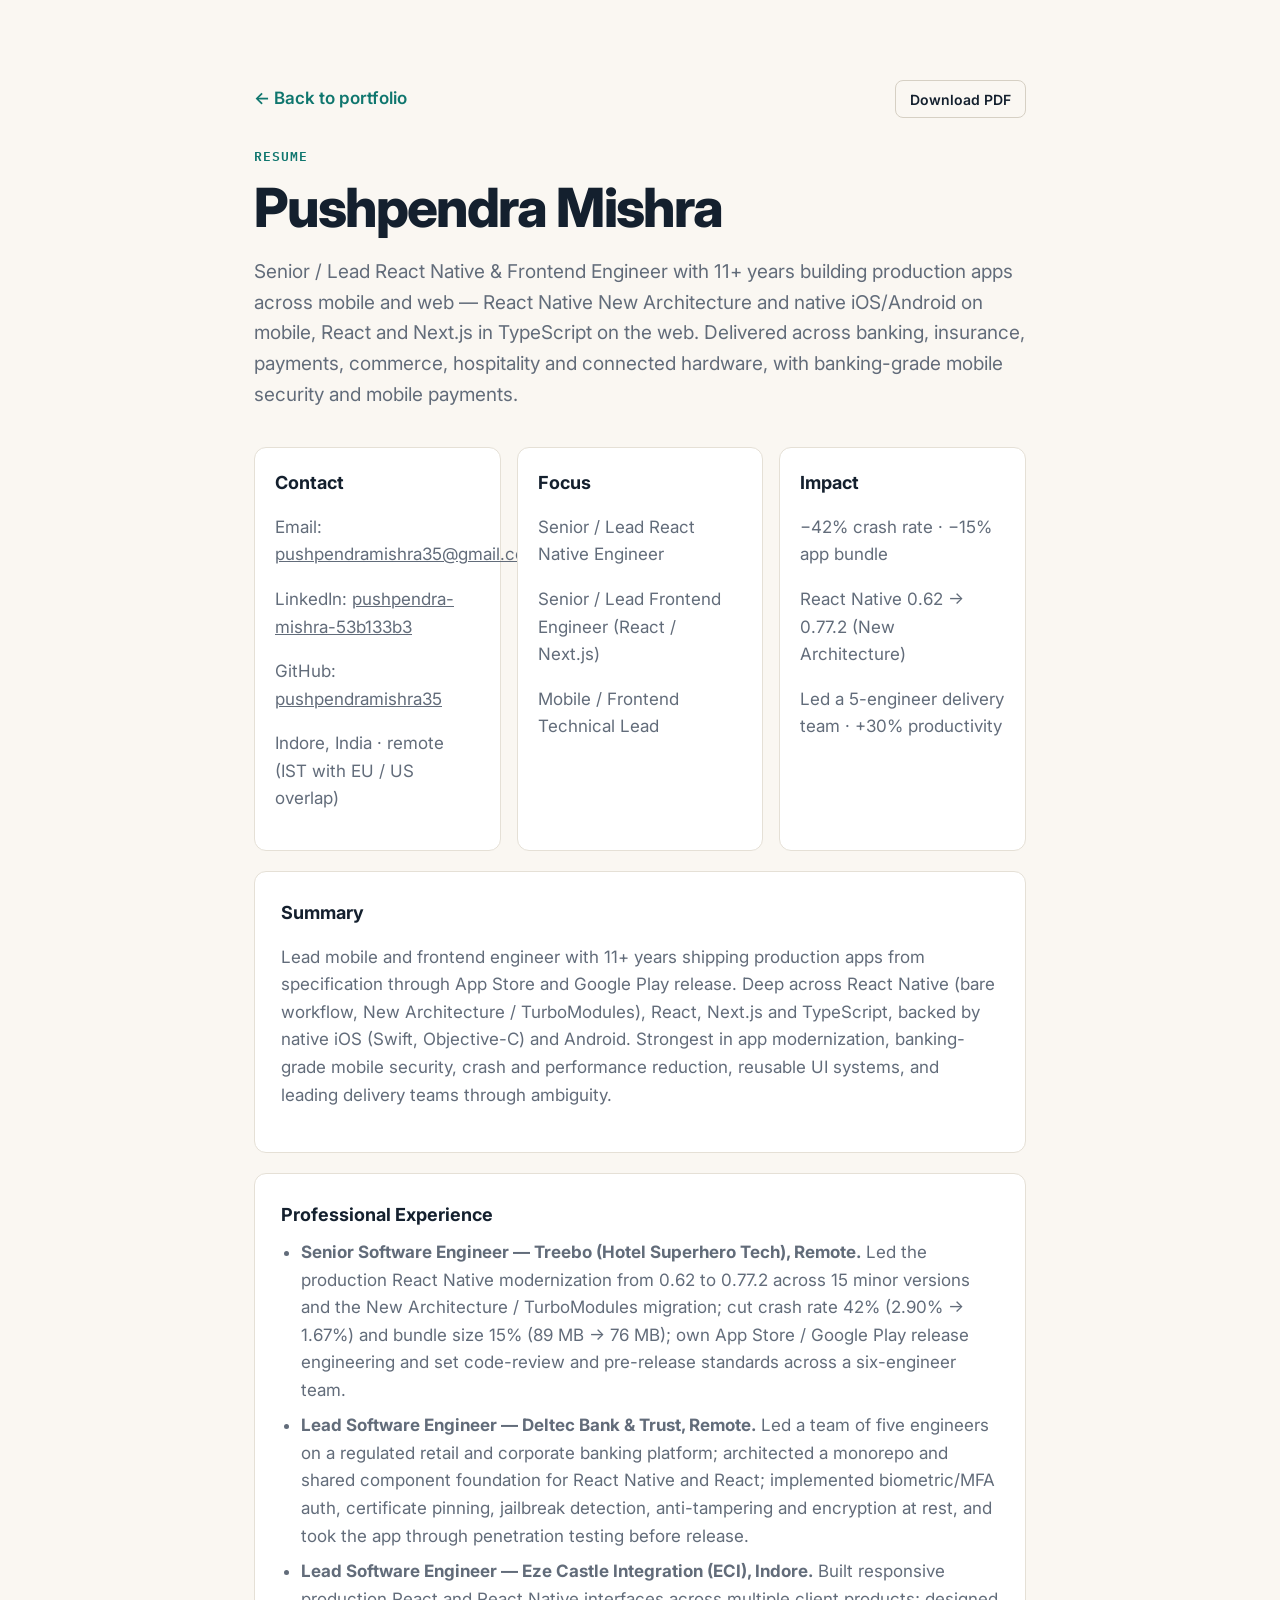
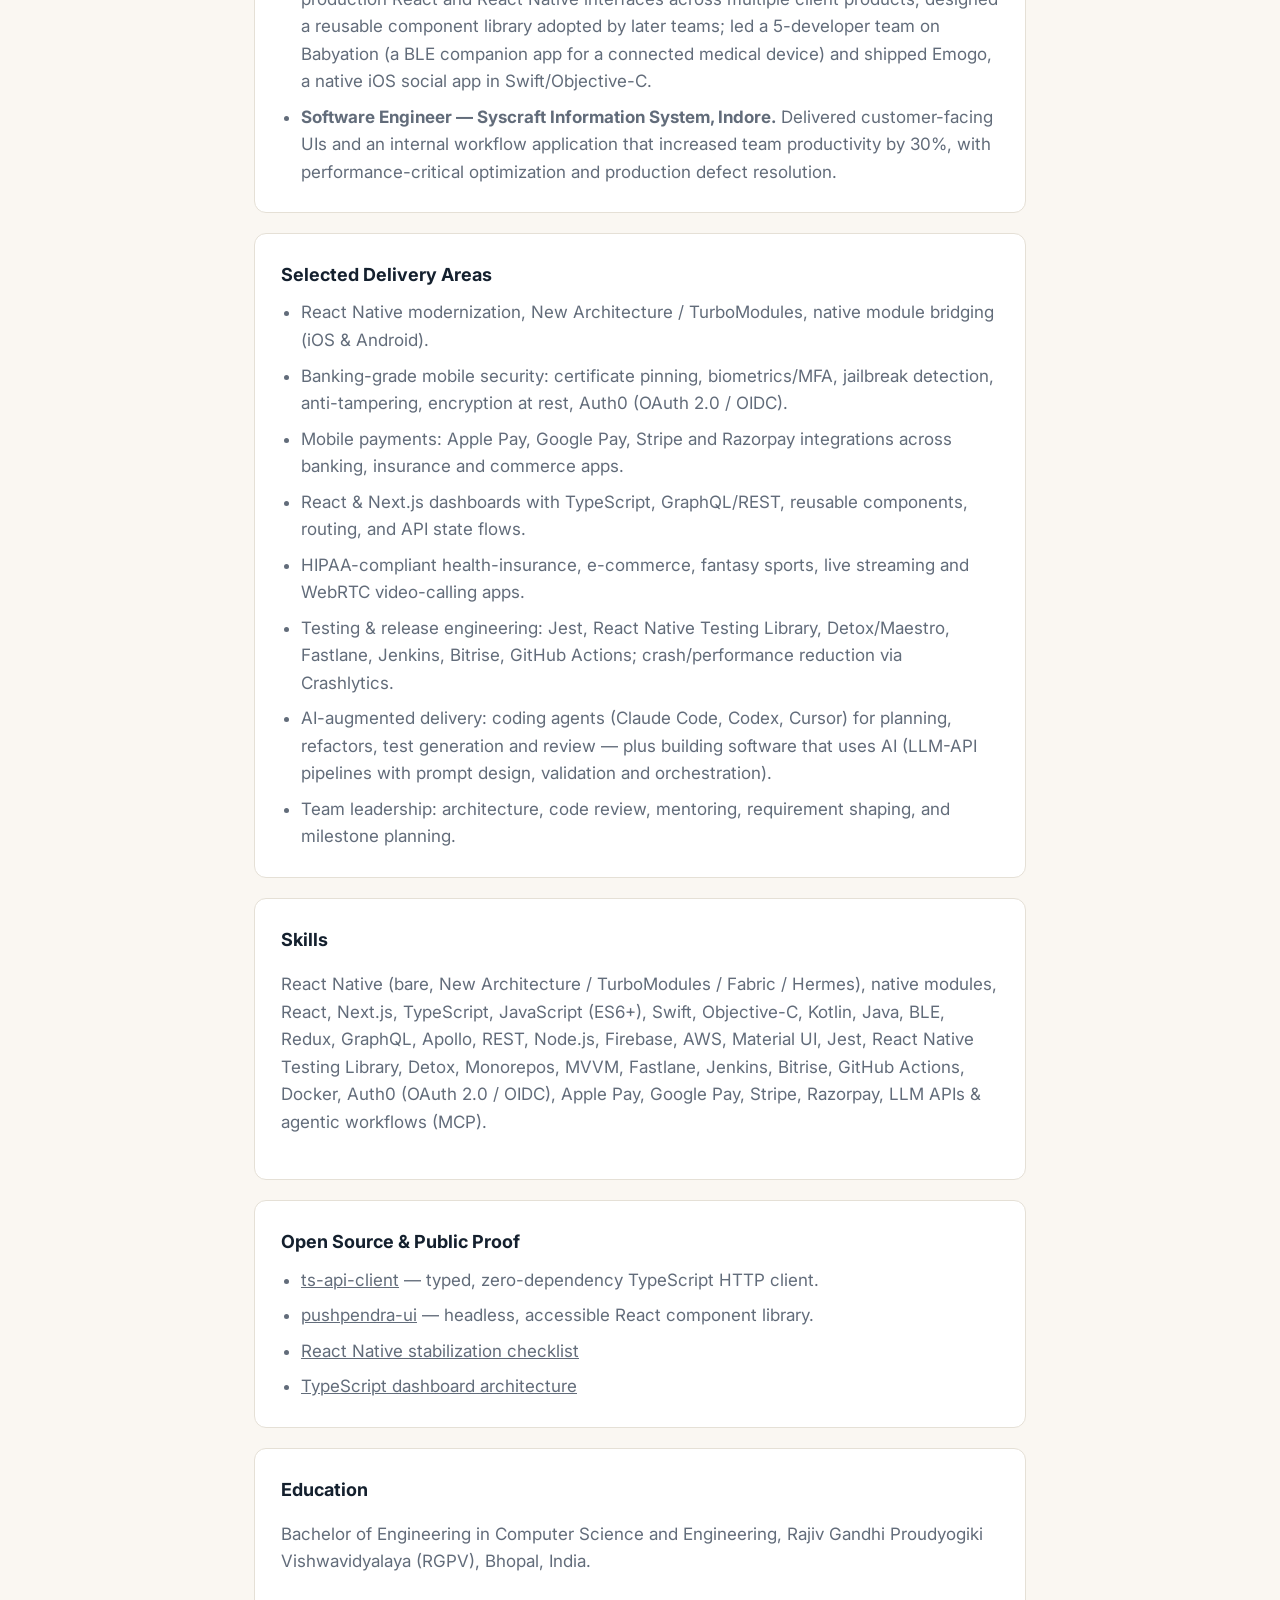
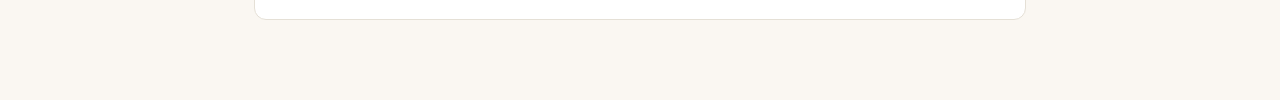
==== commit d64eb24a: "issue fixes." ====
--- a/resume.html
+++ b/resume.html
@@ -7,7 +7,7 @@
       name="description"
       content="Resume of Pushpendra Mishra — Senior / Lead React Native Engineer, 11+ years. New Architecture (TurboModules/Fabric/Hermes), native iOS/Android, banking-grade mobile security, and app modernization. React & Next.js on the web."
     />
-    <title>Resume | Pushpendra Mishra — Senior / Lead React Native Engineer</title>
+    <title>Resume | Pushpendra Mishra — Senior / Lead React Native &amp; Frontend Engineer</title>
     <link rel="preconnect" href="https://fonts.googleapis.com" />
     <link rel="preconnect" href="https://fonts.gstatic.com" crossorigin />
     <link
@@ -29,13 +29,17 @@
   </head>
   <body>
     <main class="case-page">
-      <a class="back-link" href="index.html">Back to portfolio</a>
+      <div class="resume-topbar">
+        <a class="back-link" href="index.html">&larr; Back to portfolio</a>
+        <button type="button" class="button ghost" onclick="window.print()">Download PDF</button>
+      </div>
       <p class="eyebrow">Resume</p>
       <h1>Pushpendra Mishra</h1>
       <p class="case-lead">
-        Senior / Lead React Native Engineer with 11+ years building production mobile apps across core banking,
-        HIPAA health insurance, hospitality, connected hardware, and cloud security &mdash; React Native New
-        Architecture, native iOS/Android depth, and banking-grade mobile security. React &amp; Next.js on the web.
+        Senior / Lead React Native &amp; Frontend Engineer with 11+ years building production apps across mobile
+        and web &mdash; React Native New Architecture and native iOS/Android on mobile, React and Next.js in
+        TypeScript on the web. Delivered across banking, insurance, payments, commerce, hospitality and connected
+        hardware, with banking-grade mobile security and mobile payments.
       </p>
 
       <section class="resume-sheet">
@@ -50,8 +54,8 @@
           <article>
             <h2>Focus</h2>
             <p>Senior / Lead React Native Engineer</p>
-            <p>Mobile Technical Lead</p>
-            <p>Senior Frontend (React / Next.js) when needed</p>
+            <p>Senior / Lead Frontend Engineer (React / Next.js)</p>
+            <p>Mobile / Frontend Technical Lead</p>
           </article>
           <article>
             <h2>Impact</h2>
@@ -76,28 +80,28 @@
           <h2>Professional Experience</h2>
           <ul>
             <li>
-              <strong>Senior Software Engineer &mdash; Treebo (Hotel Superhero Tech), Remote</strong>, 2023&ndash;present.
+              <strong>Senior Software Engineer &mdash; Treebo (Hotel Superhero Tech), Remote.</strong>
               Led the production React Native modernization from 0.62 to 0.77.2 across 15 minor versions and the
               New Architecture / TurboModules migration; cut crash rate 42% (2.90% &rarr; 1.67%) and bundle size
               15% (89&nbsp;MB &rarr; 76&nbsp;MB); own App Store / Google Play release engineering and set
               code-review and pre-release standards across a six-engineer team.
             </li>
             <li>
-              <strong>Lead Software Engineer &mdash; Deltec Bank &amp; Trust, Remote</strong>, 2022&ndash;2023.
+              <strong>Lead Software Engineer &mdash; Deltec Bank &amp; Trust, Remote.</strong>
               Led a team of five engineers on a regulated retail and corporate banking platform; architected a
               monorepo and shared component foundation for React Native and React; implemented biometric/MFA auth,
               certificate pinning, jailbreak detection, anti-tampering and encryption at rest, and took the app
               through penetration testing before release.
             </li>
             <li>
-              <strong>Lead Software Engineer &mdash; Eze Castle Integration (ECI), Indore</strong>, 2016&ndash;2022.
+              <strong>Lead Software Engineer &mdash; Eze Castle Integration (ECI), Indore.</strong>
               Built responsive production React and React Native interfaces across multiple client products;
               designed a reusable component library adopted by later teams; led a 5-developer team on Babyation
               (a BLE companion app for a connected medical device) and shipped Emogo, a native iOS social app in
               Swift/Objective-C.
             </li>
             <li>
-              <strong>Software Engineer &mdash; Syscraft Information System, Indore</strong>, 2014&ndash;2016.
+              <strong>Software Engineer &mdash; Syscraft Information System, Indore.</strong>
               Delivered customer-facing UIs and an internal workflow application that increased team productivity
               by 30%, with performance-critical optimization and production defect resolution.
             </li>
@@ -109,6 +113,7 @@
           <ul>
             <li>React Native modernization, New Architecture / TurboModules, native module bridging (iOS &amp; Android).</li>
             <li>Banking-grade mobile security: certificate pinning, biometrics/MFA, jailbreak detection, anti-tampering, encryption at rest, Auth0 (OAuth 2.0 / OIDC).</li>
+            <li>Mobile payments: Apple Pay, Google Pay, Stripe and Razorpay integrations across banking, insurance and commerce apps.</li>
             <li>React &amp; Next.js dashboards with TypeScript, GraphQL/REST, reusable components, routing, and API state flows.</li>
             <li>HIPAA-compliant health-insurance, e-commerce, fantasy sports, live streaming and WebRTC video-calling apps.</li>
             <li>Testing &amp; release engineering: Jest, React Native Testing Library, Detox/Maestro, Fastlane, Jenkins, Bitrise, GitHub Actions; crash/performance reduction via Crashlytics.</li>
@@ -123,8 +128,8 @@
             React Native (bare, New Architecture / TurboModules / Fabric / Hermes), native modules, React, Next.js,
             TypeScript, JavaScript (ES6+), Swift, Objective-C, Kotlin, Java, BLE, Redux, GraphQL, Apollo, REST,
             Node.js, Firebase, AWS, Material UI, Jest, React Native Testing Library, Detox, Monorepos, MVVM,
-            Fastlane, Jenkins, Bitrise, GitHub Actions, Docker, Auth0 (OAuth 2.0 / OIDC), LLM APIs &amp; agentic
-            workflows (MCP).
+            Fastlane, Jenkins, Bitrise, GitHub Actions, Docker, Auth0 (OAuth 2.0 / OIDC), Apple Pay, Google Pay,
+            Stripe, Razorpay, LLM APIs &amp; agentic workflows (MCP).
           </p>
         </section>
 
--- a/styles.css
+++ b/styles.css
@@ -1,1041 +1,628 @@
+/* ============================================================
+   Pushpendra Mishra — portfolio
+   Editorial, typography-led. Light default (warm) + dark toggle.
+   One accent (teal), hairline rules over cards.
+   ============================================================ */
+
 :root {
   color-scheme: light;
-  --bg: #f4efe7;
+  --bg: #faf7f2;
   --surface: #ffffff;
-  --surface-strong: #111827;
-  --text: #172033;
-  --muted: #5b6577;
-  --line: #dfe5ee;
+  --surface-2: #f4f1ea;
+  --heading: #14202e;
+  --text: #303a48;
+  --muted: #626c7a;
+  --line: #e5e0d6;
+  --line-strong: #d6d0c4;
   --accent: #0f766e;
-  --accent-dark: #0b4f4a;
-  --accent-soft: #e3f5f2;
-  --warm-soft: #f8efe2;
-  --blue: #2563eb;
-  --blue-soft: #eaf1ff;
-  --shadow: 0 24px 80px rgba(18, 32, 57, 0.12);
-}
-
-* {
-  box-sizing: border-box;
-}
-
-html {
-  scroll-behavior: smooth;
-}
+  --accent-2: #0b524c;
+  --accent-soft: #e6f3f1;
+  --radius: 12px;
+  --radius-sm: 8px;
+  --maxw: 1120px;
+  --gutter: clamp(20px, 5vw, 64px);
+  --shadow: 0 18px 50px rgba(20, 32, 46, 0.10);
+  --mono: "IBM Plex Mono", ui-monospace, SFMono-Regular, Menlo, monospace;
+  --sans: "Inter", system-ui, -apple-system, BlinkMacSystemFont, "Segoe UI", sans-serif;
+}
+
+* { box-sizing: border-box; }
+html { scroll-behavior: smooth; }
 
 body {
   margin: 0;
-  background:
-    radial-gradient(circle at top left, rgba(15, 118, 110, 0.08), transparent 30%),
-    linear-gradient(180deg, #fbf7f1 0%, var(--bg) 38%, #f2f6fb 100%);
+  background: var(--bg);
   color: var(--text);
-  font-family: Manrope, system-ui, -apple-system, BlinkMacSystemFont, "Segoe UI", sans-serif;
-  line-height: 1.6;
-}
-
-a {
-  color: inherit;
-}
-
+  font-family: var(--sans);
+  font-size: 17px;
+  line-height: 1.62;
+  -webkit-font-smoothing: antialiased;
+  text-rendering: optimizeLegibility;
+}
+
+a { color: inherit; }
+
+h1, h2, h3 { color: var(--heading); margin: 0; }
+
+::selection { background: var(--accent-soft); color: var(--accent-2); }
+
+.skip-link {
+  position: absolute;
+  left: -9999px;
+  top: 8px;
+  z-index: 100;
+  padding: 10px 16px;
+  background: var(--heading);
+  color: #fff;
+  border-radius: var(--radius-sm);
+  font-weight: 700;
+  text-decoration: none;
+}
+.skip-link:focus { left: 12px; }
+
+/* ---------- Header ---------- */
 .site-header {
   position: sticky;
   top: 0;
-  z-index: 10;
+  z-index: 20;
   display: flex;
   align-items: center;
   justify-content: space-between;
-  gap: 24px;
-  padding: 18px clamp(20px, 5vw, 72px);
-  background: rgba(246, 248, 251, 0.92);
-  border-bottom: 1px solid rgba(223, 229, 238, 0.85);
-  backdrop-filter: blur(16px);
-}
-
-.brand,
-.nav {
-  display: flex;
+  gap: 20px;
+  padding: 14px var(--gutter);
+  background: color-mix(in srgb, var(--bg) 86%, transparent);
+  backdrop-filter: saturate(1.4) blur(12px);
+  border-bottom: 1px solid var(--line);
+}
+
+.brand {
+  display: inline-flex;
   align-items: center;
-}
-
-.brand {
-  gap: 12px;
-  font-weight: 800;
+  gap: 11px;
+  font-weight: 700;
   text-decoration: none;
-}
-
+  color: var(--heading);
+}
 .brand-mark {
   display: grid;
-  width: 40px;
-  height: 40px;
   place-items: center;
-  border-radius: 8px;
-  background: var(--surface-strong);
-  color: #ffffff;
-  font-size: 13px;
-  font-family: "IBM Plex Mono", monospace;
-  letter-spacing: 0;
-}
-
-.nav {
-  gap: 22px;
-  flex-wrap: wrap;
-}
-
+  width: 34px;
+  height: 34px;
+  border-radius: 9px;
+  background: var(--heading);
+  color: #fff;
+  font-family: var(--mono);
+  font-size: 12px;
+  font-weight: 600;
+}
+.brand-name { font-size: 15.5px; letter-spacing: -0.01em; }
+
+.nav { display: flex; align-items: center; gap: 26px; }
 .nav a {
   color: var(--muted);
-  font-size: 14px;
-  font-weight: 700;
+  font-size: 14.5px;
+  font-weight: 500;
   text-decoration: none;
-  white-space: nowrap;
-}
-
-.nav a:hover {
-  color: var(--text);
-}
-
-main {
-  overflow: hidden;
-}
-
-.hero {
-  display: grid;
-  grid-template-columns: minmax(0, 1.12fr) minmax(320px, 0.88fr);
-  gap: clamp(28px, 6vw, 72px);
-  align-items: center;
-  min-height: calc(100vh - 78px);
-  padding: clamp(48px, 7vw, 96px) clamp(20px, 5vw, 72px);
-}
-
-.hero-copy h1,
-.section-heading h2,
-.split-section h2,
-.contact-section h2 {
-  margin: 0;
-  color: var(--surface-strong);
-  letter-spacing: 0;
-}
-
-.hero-copy h1 {
-  max-width: 850px;
-  font-size: clamp(42px, 6vw, 78px);
-  line-height: 0.98;
-}
-
-.eyebrow {
-  margin: 0 0 12px;
-  color: var(--accent);
-  font-size: 13px;
-  font-weight: 800;
-  letter-spacing: 0;
-  text-transform: uppercase;
-}
-
-.hero-text {
-  max-width: 690px;
-  margin: 24px 0 0;
+  transition: color 0.15s ease;
+}
+.nav a:hover { color: var(--heading); }
+
+.header-actions { display: flex; align-items: center; gap: 10px; }
+
+.icon-button {
+  display: inline-grid;
+  place-items: center;
+  width: 38px;
+  height: 38px;
+  border: 1px solid var(--line-strong);
+  border-radius: var(--radius-sm);
+  background: var(--surface);
   color: var(--muted);
-  font-size: clamp(18px, 2vw, 22px);
-}
-
-.hero-actions,
-.contact-actions {
-  display: flex;
-  flex-wrap: wrap;
-  gap: 12px;
-  margin-top: 32px;
-}
-
+  cursor: pointer;
+  transition: color 0.15s ease, border-color 0.15s ease;
+}
+.icon-button:hover { color: var(--heading); border-color: var(--accent); }
+.icon-sun { display: none; }
+.icon-moon { display: block; }
+:root[data-theme="dark"] .icon-sun { display: block; }
+:root[data-theme="dark"] .icon-moon { display: none; }
+.nav-toggle { display: none; }
+
+/* ---------- Buttons ---------- */
 .button {
   display: inline-flex;
   align-items: center;
   justify-content: center;
   min-height: 46px;
-  padding: 0 18px;
-  border: 1px solid var(--line);
-  border-radius: 8px;
-  font-size: 14px;
+  padding: 0 20px;
+  border: 1px solid var(--line-strong);
+  border-radius: var(--radius-sm);
+  background: var(--surface);
+  color: var(--heading);
+  font-family: var(--sans);
+  font-size: 14.5px;
+  font-weight: 600;
+  text-decoration: none;
+  cursor: pointer;
+  transition: transform 0.15s ease, border-color 0.15s ease, background 0.15s ease, color 0.15s ease;
+}
+.button:hover { transform: translateY(-1px); border-color: var(--accent); }
+.button.primary {
+  background: var(--heading);
+  border-color: var(--heading);
+  color: #fff;
+}
+.button.primary:hover { background: var(--accent); border-color: var(--accent); }
+.button.ghost { min-height: 38px; padding: 0 14px; background: transparent; border-color: var(--line-strong); font-size: 14px; }
+
+/* ---------- Layout primitives ---------- */
+.section {
+  max-width: var(--maxw);
+  margin: 0 auto;
+  padding: clamp(52px, 8vw, 92px) var(--gutter);
+  border-top: 1px solid var(--line);
+}
+.section-head { max-width: 760px; margin-bottom: clamp(30px, 5vw, 48px); }
+.eyebrow {
+  margin: 0 0 14px;
+  color: var(--accent);
+  font-family: var(--mono);
+  font-size: 12.5px;
+  font-weight: 600;
+  letter-spacing: 0.08em;
+  text-transform: uppercase;
+}
+.section-head h2 {
+  font-size: clamp(26px, 3.4vw, 38px);
+  line-height: 1.12;
+  letter-spacing: -0.02em;
   font-weight: 800;
-  text-decoration: none;
-}
-
-.button.primary {
-  background: var(--surface-strong);
-  border-color: var(--surface-strong);
-  color: #ffffff;
-}
-
-.button.secondary {
-  background: var(--surface);
-  color: var(--text);
-}
-
-.profile-panel {
-  padding: 28px;
+}
+.section-sub { margin: 14px 0 0; color: var(--muted); font-size: 17px; max-width: 68ch; }
+
+/* ---------- Hero ---------- */
+.hero {
+  max-width: var(--maxw);
+  margin: 0 auto;
+  padding: clamp(56px, 9vw, 104px) var(--gutter) clamp(40px, 6vw, 64px);
+}
+.hero h1 {
+  margin: 6px 0 0;
+  max-width: 780px;
+  font-size: clamp(33px, 5vw, 58px);
+  line-height: 1.06;
+  letter-spacing: -0.03em;
+  font-weight: 800;
+}
+.hero-text {
+  margin: 24px 0 0;
+  max-width: 60ch;
+  color: var(--muted);
+  font-size: clamp(17px, 1.7vw, 20px);
+}
+
+.proof-row {
+  display: grid;
+  grid-template-columns: repeat(4, minmax(0, 1fr));
+  gap: 20px 24px;
+  margin: 32px 0 0;
+  padding: 0;
+  list-style: none;
+}
+.proof-row li {
+  display: flex;
+  flex-direction: column;
+  gap: 3px;
+  padding-left: 16px;
+  border-left: 2px solid var(--accent);
+}
+.proof-row .pv {
+  font-family: var(--mono);
+  font-size: clamp(19px, 2.2vw, 24px);
+  font-weight: 600;
+  color: var(--heading);
+  letter-spacing: -0.01em;
+}
+.proof-row .pl { font-size: 13px; color: var(--muted); }
+
+.hero-actions { display: flex; flex-wrap: wrap; gap: 12px; margin-top: 34px; }
+
+.availability {
+  display: flex;
+  align-items: baseline;
+  gap: 10px;
+  margin: 26px 0 0;
+  color: var(--muted);
+  font-size: 14.5px;
+}
+.status-dot {
+  flex: 0 0 auto;
+  width: 9px;
+  height: 9px;
+  border-radius: 50%;
+  background: #16a34a;
+  transform: translateY(-1px);
+}
+
+/* ---------- Selected work ---------- */
+.feature-card {
+  display: grid;
+  grid-template-columns: 1.55fr 1fr;
+  gap: clamp(20px, 4vw, 44px);
+  align-items: center;
+  padding: clamp(24px, 3vw, 34px);
   background: var(--surface);
   border: 1px solid var(--line);
-  border-radius: 8px;
+  border-radius: var(--radius);
+  text-decoration: none;
+  color: inherit;
   box-shadow: var(--shadow);
-}
-
-.profile-top {
-  display: flex;
+  transition: transform 0.18s ease, border-color 0.18s ease;
+}
+.feature-card:hover { transform: translateY(-3px); border-color: var(--accent); }
+.feature-body .tag { margin-bottom: 14px; }
+.feature-body h3 { font-size: clamp(21px, 2.4vw, 27px); letter-spacing: -0.02em; line-height: 1.14; }
+.feature-body p { margin: 12px 0 0; color: var(--muted); }
+.link-arrow { display: inline-block; margin-top: 18px; color: var(--accent); font-weight: 600; font-size: 15px; }
+.feature-side { display: grid; gap: 12px; }
+.mini-metric {
+  padding: 14px 16px;
+  background: var(--surface-2);
+  border-radius: var(--radius-sm);
+}
+.mini-metric span { display: block; font-family: var(--mono); font-weight: 600; color: var(--accent-2); font-size: 17px; }
+.mini-metric small { display: block; margin-top: 2px; color: var(--muted); font-size: 12.5px; }
+
+.tag {
+  display: inline-block;
+  font-family: var(--mono);
+  font-size: 11.5px;
+  font-weight: 500;
+  letter-spacing: 0.05em;
+  text-transform: uppercase;
+  color: var(--accent-2);
+}
+
+.work-grid {
+  display: grid;
+  grid-template-columns: repeat(3, minmax(0, 1fr));
   gap: 16px;
-  align-items: center;
-  margin-bottom: 22px;
-}
-
-.profile-photo {
-  width: 84px;
-  height: 84px;
-  border: 3px solid rgba(15, 118, 110, 0.16);
-  border-radius: 18px;
-  object-fit: cover;
-}
-
-.profile-intro strong,
-.profile-intro span {
+  margin-top: 16px;
+}
+.case-card {
   display: block;
-}
-
-.profile-intro strong {
-  color: var(--surface-strong);
-  font-size: 18px;
-}
-
-.profile-intro span {
-  margin-top: 4px;
-  color: var(--muted);
-  font-size: 14px;
-}
-
-.status-row {
-  display: flex;
-  gap: 10px;
-  align-items: flex-start;
-  color: var(--muted);
-  font-size: 14px;
-  font-weight: 700;
-}
-
-.status-dot {
-  flex: 0 0 auto;
-  width: 10px;
-  height: 10px;
-  margin-top: 7px;
-  border-radius: 999px;
-  background: #16a34a;
-}
-
-.stats {
-  display: grid;
-  gap: 14px;
-  margin: 26px 0;
-}
-
-.stats div {
-  padding: 16px;
-  background: #f9fbfd;
+  padding: 22px 22px 24px;
+  background: var(--surface);
   border: 1px solid var(--line);
-  border-radius: 8px;
-}
-
-.stats dt {
-  color: var(--muted);
-  font-size: 12px;
-  font-weight: 800;
-  text-transform: uppercase;
-}
-
-.stats dd {
-  margin: 4px 0 0;
-  color: var(--surface-strong);
-  font-weight: 800;
-}
-
-.proof-list {
-  display: grid;
-  gap: 14px;
-  margin: 26px 0;
-}
-
-.proof-list div {
-  padding: 16px;
-  background: #f9fbfd;
-  border: 1px solid var(--line);
-  border-radius: 8px;
-}
-
-.proof-list strong,
-.proof-list span {
-  display: block;
-}
-
-.proof-list strong {
-  color: var(--surface-strong);
-  font-size: 13px;
-}
-
-.proof-list span {
-  margin-top: 4px;
-  color: var(--muted);
-  font-size: 14px;
-}
-
-.skill-cloud {
+  border-radius: var(--radius);
+  text-decoration: none;
+  color: inherit;
+  transition: transform 0.16s ease, border-color 0.16s ease, box-shadow 0.16s ease;
+}
+.case-card:hover { transform: translateY(-3px); border-color: var(--accent); box-shadow: var(--shadow); }
+.case-card h3 { margin: 12px 0 0; font-size: 18px; letter-spacing: -0.01em; }
+.case-card p { margin: 8px 0 0; color: var(--muted); font-size: 14.5px; }
+
+/* ---------- Segments ---------- */
+.segments {
   display: flex;
   flex-wrap: wrap;
   gap: 8px;
-}
-
-.skill-cloud span,
-.timeline-tag,
-.demo-grid span,
-.case-card span {
-  display: inline-flex;
-  align-items: center;
-  min-height: 30px;
-  padding: 0 10px;
-  border-radius: 8px;
-  background: var(--accent-soft);
-  color: var(--accent-dark);
-  font-size: 12px;
-  font-weight: 800;
-}
-
-.section {
-  padding: clamp(56px, 8vw, 104px) clamp(20px, 5vw, 72px);
+  margin: 20px 0 0;
+  padding: 0;
+  list-style: none;
+}
+.segments li {
+  padding: 5px 12px;
+  border: 1px solid var(--line-strong);
+  border-radius: 999px;
+  font-size: 13px;
+  color: var(--muted);
+  background: var(--surface);
+}
+
+/* ---------- Timeline ---------- */
+.timeline { margin: 0; padding: 0; list-style: none; }
+.timeline li {
+  display: grid;
+  grid-template-columns: 240px 1fr;
+  gap: clamp(16px, 3vw, 44px);
+  padding: 26px 0;
   border-top: 1px solid var(--line);
 }
-
-.trust-strip {
+.timeline li:first-child { border-top: 0; padding-top: 0; }
+.tl-meta { display: flex; flex-direction: column; gap: 4px; }
+.tl-role { font-weight: 700; color: var(--heading); font-size: 16px; }
+.tl-org { color: var(--muted); font-size: 14.5px; }
+.tl-body h3 { font-size: 18.5px; letter-spacing: -0.01em; line-height: 1.25; }
+.tl-body p { margin: 10px 0 0; color: var(--muted); }
+.tl-tech {
+  margin-top: 12px !important;
+  font-family: var(--mono);
+  font-size: 12.5px;
+  color: var(--accent-2) !important;
+  letter-spacing: 0.01em;
+}
+
+/* ---------- Capabilities ---------- */
+.capabilities {
   display: grid;
   grid-template-columns: repeat(3, minmax(0, 1fr));
-  gap: 14px;
-  padding-top: 28px;
-  padding-bottom: 28px;
-  background: var(--surface);
-}
-
-.trust-strip div {
-  padding: 18px;
-  border: 1px solid var(--line);
-  border-radius: 8px;
-}
-
-.trust-strip strong,
-.trust-strip span {
-  display: block;
-}
-
-.trust-strip strong {
-  color: var(--surface-strong);
-  font-size: 18px;
-}
-
-.trust-strip span {
-  margin-top: 4px;
-  color: var(--muted);
-  font-size: 14px;
-}
-
-.section-heading {
-  max-width: 820px;
-  margin-bottom: 34px;
-}
-
-.section-heading p:not(.eyebrow) {
-  margin: 12px 0 0;
-  color: var(--muted);
-}
-
-.section-heading h2,
-.split-section h2,
-.contact-section h2 {
-  font-size: clamp(30px, 4vw, 48px);
-  line-height: 1.08;
-}
-
-.value-grid,
-.highlight-grid,
-.stack-grid,
-.demo-grid,
-.case-grid,
-.reference-grid {
-  display: grid;
-  grid-template-columns: repeat(3, minmax(0, 1fr));
-  gap: 16px;
-}
-
-.value-grid article,
-.highlight-grid article,
-.stack-grid div,
-.demo-grid article,
-.timeline article,
-.case-card,
-.reference-grid article {
-  background: var(--surface);
-  border: 1px solid var(--line);
-  border-radius: 8px;
-}
-
-.value-grid article,
-.highlight-grid article,
-.stack-grid div,
-.demo-grid article,
-.case-card,
-.reference-grid article {
-  padding: 24px;
-}
-
-h3 {
+  gap: clamp(20px, 3vw, 34px) clamp(24px, 4vw, 48px);
+}
+.capabilities article { padding-top: 20px; border-top: 2px solid var(--line-strong); }
+.cap-metric {
   margin: 0;
-  color: var(--surface-strong);
-  font-size: 20px;
-  line-height: 1.2;
-}
-
-.value-grid p,
-.highlight-grid p,
-.stack-grid p,
-.demo-grid p,
-.timeline p,
-.contact-section p,
-.case-card p,
-.reference-grid p {
-  margin: 12px 0 0;
-  color: var(--muted);
-}
-
-.highlight-grid {
-  grid-template-columns: repeat(2, minmax(0, 1fr));
-}
-
-.highlight-grid article span {
-  display: inline-flex;
-  align-items: center;
-  min-height: 30px;
-  padding: 0 10px;
-  border-radius: 8px;
-  background: var(--blue-soft);
-  color: var(--blue);
-  font-size: 12px;
-  font-weight: 800;
-}
-
-.highlight-grid article h3 {
-  margin-top: 14px;
-}
-
-.case-grid {
-  grid-template-columns: repeat(3, minmax(0, 1fr));
-}
-
-.case-card {
-  display: block;
-  color: inherit;
-  text-decoration: none;
-  transition: transform 180ms ease, box-shadow 180ms ease, border-color 180ms ease;
-}
-
-.case-card:hover {
-  border-color: rgba(15, 118, 110, 0.34);
-  box-shadow: 0 18px 48px rgba(18, 32, 57, 0.1);
-  transform: translateY(-3px);
-}
-
-.case-card h3 {
-  margin-top: 14px;
-}
-
-.split-section {
-  display: grid;
-  grid-template-columns: minmax(0, 0.72fr) minmax(0, 1.28fr);
-  gap: clamp(28px, 6vw, 72px);
-}
-
-.split-copy {
-  margin: 14px 0 0;
-  color: var(--muted);
-}
-
-.timeline {
-  display: grid;
-  gap: 14px;
-}
-
-.timeline article {
-  padding: 22px;
-}
-
-.timeline h3 {
-  margin-top: 12px;
-}
-
-.stack-grid {
-  grid-template-columns: repeat(2, minmax(0, 1fr));
-}
-
-.reference-section {
-  background:
-    linear-gradient(180deg, rgba(15, 118, 110, 0.04), rgba(255, 255, 255, 0.3)),
-    var(--warm-soft);
-}
-
-.demo-grid {
-  grid-template-columns: repeat(4, minmax(0, 1fr));
-}
-
-.demo-grid h3 {
-  margin-top: 14px;
-}
-
-.process-list {
-  display: grid;
-  grid-template-columns: repeat(4, minmax(0, 1fr));
-  gap: 14px;
+  font-family: var(--mono);
+  font-size: 12.5px;
+  font-weight: 600;
+  letter-spacing: 0.04em;
+  text-transform: uppercase;
+  color: var(--accent);
+}
+.capabilities h3 { margin: 10px 0 0; font-size: 19px; letter-spacing: -0.01em; }
+.capabilities p { margin: 8px 0 0; color: var(--muted); font-size: 15px; }
+
+/* ---------- AI flow ---------- */
+.flow {
+  display: grid;
+  grid-template-columns: repeat(5, minmax(0, 1fr));
+  gap: 0;
   margin: 0;
   padding: 0;
   list-style: none;
-  counter-reset: process;
-}
-
-.process-list li {
+  counter-reset: flow;
+}
+.flow li {
   position: relative;
-  min-height: 190px;
-  padding: 24px;
+  padding: 22px 20px 8px;
+  border-top: 2px solid var(--line-strong);
+  counter-increment: flow;
+}
+.flow li::before {
+  content: counter(flow);
+  position: absolute;
+  top: -13px;
+  left: 20px;
+  display: grid;
+  place-items: center;
+  width: 24px;
+  height: 24px;
+  border-radius: 50%;
+  background: var(--accent);
+  color: #fff;
+  font-family: var(--mono);
+  font-size: 12px;
+  font-weight: 600;
+}
+.flow-step { display: block; font-weight: 700; color: var(--heading); font-size: 16px; }
+.flow li p { margin: 8px 0 0; color: var(--muted); font-size: 14px; }
+.ai-note {
+  margin: 30px 0 0;
+  padding: 18px 20px;
+  background: var(--accent-soft);
+  border-radius: var(--radius-sm);
+  color: var(--accent-2);
+  font-size: 15px;
+}
+.ai-note strong { color: var(--accent-2); }
+
+/* ---------- Stack ---------- */
+.stack { display: grid; grid-template-columns: repeat(2, minmax(0, 1fr)); gap: 0 clamp(28px, 5vw, 64px); margin: 0; }
+.stack div {
+  display: grid;
+  grid-template-columns: 150px 1fr;
+  gap: 16px;
+  padding: 16px 0;
+  border-top: 1px solid var(--line);
+}
+.stack dt {
+  font-family: var(--mono);
+  font-size: 12.5px;
+  font-weight: 600;
+  letter-spacing: 0.04em;
+  text-transform: uppercase;
+  color: var(--accent);
+}
+.stack dd { margin: 0; color: var(--text); font-size: 15px; }
+
+/* ---------- Engineering notes ---------- */
+.notes-feed { display: grid; gap: 14px; }
+.note {
+  padding: 20px 22px;
   background: var(--surface);
   border: 1px solid var(--line);
-  border-radius: 8px;
-  counter-increment: process;
-}
-
-.process-list li::before {
-  content: "0" counter(process);
-  display: block;
-  margin-bottom: 30px;
-  color: var(--accent);
-  font-weight: 800;
-}
-
-.process-list strong,
-.process-list span {
-  display: block;
-}
-
-.process-list strong {
-  color: var(--surface-strong);
-  font-size: 20px;
-}
-
-.process-list span {
-  margin-top: 8px;
-  color: var(--muted);
-}
-
-.contact-section {
-  display: grid;
-  grid-template-columns: minmax(0, 1fr) auto;
-  gap: 28px;
-  align-items: center;
-  background: var(--surface-strong);
-}
-
-.contact-section h2,
-.contact-section p {
-  color: #ffffff;
-}
-
-.contact-section .eyebrow {
-  color: #7dd3c7;
-}
-
-.contact-section p {
-  max-width: 760px;
-  color: #cbd5e1;
-}
-
-.contact-section .button.primary {
-  background: #ffffff;
-  border-color: #ffffff;
-  color: var(--surface-strong);
-}
-
-.contact-section .button.secondary {
-  background: transparent;
-  color: #ffffff;
-}
-
-.resume-sheet {
-  display: grid;
-  gap: 22px;
-}
-
-.resume-meta {
-  display: grid;
-  grid-template-columns: repeat(3, minmax(0, 1fr));
-  gap: 16px;
-}
-
-.resume-meta article {
-  padding: 20px;
+  border-left: 3px solid var(--accent);
+  border-radius: var(--radius-sm);
+}
+.note-tag {
+  display: inline-block;
+  font-family: var(--mono);
+  font-size: 11px;
+  font-weight: 500;
+  letter-spacing: 0.06em;
+  text-transform: uppercase;
+  color: var(--accent-2);
+}
+.note h3 { margin: 8px 0 0; font-size: 17.5px; letter-spacing: -0.01em; }
+.note p { margin: 8px 0 0; color: var(--muted); font-size: 15px; }
+
+/* ---------- Contact ---------- */
+.contact {
   background: var(--surface);
   border: 1px solid var(--line);
-  border-radius: 8px;
-}
-
-.resume-meta h2,
-.resume-section h2 {
-  margin: 0 0 10px;
-  color: var(--surface-strong);
-}
-
-.resume-meta p,
-.resume-section p,
-.resume-section li {
-  color: var(--muted);
-}
-
-.resume-section {
-  padding: 28px;
-  background: var(--surface);
-  border: 1px solid var(--line);
-  border-radius: 8px;
-}
-
-.resume-section ul {
-  margin: 0;
-  padding-left: 20px;
-}
-
-.resume-section li + li {
-  margin-top: 8px;
-}
-
-.case-page {
-  max-width: 940px;
-  margin: 0 auto;
-  padding: clamp(40px, 7vw, 88px) clamp(20px, 5vw, 48px);
-}
-
-.case-page h1 {
-  max-width: 820px;
-  margin: 0;
-  color: var(--surface-strong);
-  font-size: clamp(40px, 6vw, 72px);
-  line-height: 1;
-}
-
-.case-lead {
-  max-width: 760px;
-  margin: 22px 0 40px;
-  color: var(--muted);
-  font-size: 20px;
-}
-
-.case-section {
-  margin-top: 22px;
-  padding: 26px;
-  background: var(--surface);
-  border: 1px solid var(--line);
-  border-radius: 8px;
-}
-
-.case-section h2 {
-  margin: 0 0 12px;
-  color: var(--surface-strong);
-}
-
-.case-section p,
-.case-section li {
-  color: var(--muted);
-}
-
-.case-section ul {
-  margin: 0;
-  padding-left: 20px;
-}
-
-.case-section li + li {
-  margin-top: 8px;
-}
-
-pre {
-  overflow-x: auto;
-  margin: 0;
-  padding: 18px;
-  background: #0f172a;
-  border-radius: 8px;
-  color: #e5e7eb;
-  font-family: "IBM Plex Mono", monospace;
-}
-
-.back-link {
-  display: inline-flex;
-  margin-bottom: 30px;
-  color: var(--accent);
-  font-weight: 800;
-  text-decoration: none;
-}
-
-@media (max-width: 980px) {
-  .hero,
-  .split-section,
-  .contact-section {
-    grid-template-columns: 1fr;
-  }
-
-  .value-grid,
-  .highlight-grid,
-  .stack-grid,
-  .demo-grid,
-  .case-grid,
-  .reference-grid,
-  .trust-strip,
-  .process-list,
-  .resume-meta {
-    grid-template-columns: repeat(2, minmax(0, 1fr));
-  }
-
-  .contact-actions {
-    margin-top: 0;
-  }
-}
-
-@media (max-width: 680px) {
-  .site-header {
-    align-items: flex-start;
-    flex-direction: column;
-  }
-
-  .nav {
-    width: 100%;
-    justify-content: space-between;
-    gap: 10px;
-  }
-
-  .nav a {
-    font-size: 13px;
-  }
-
-  .hero {
-    min-height: auto;
-  }
-
-  .hero-copy h1 {
-    font-size: 42px;
-  }
-
-  .value-grid,
-  .highlight-grid,
-  .stack-grid,
-  .demo-grid,
-  .case-grid,
-  .reference-grid,
-  .trust-strip,
-  .process-list,
-  .resume-meta {
-    grid-template-columns: 1fr;
-  }
-
-  .button {
-    width: 100%;
-  }
-
-  .profile-top {
-    align-items: flex-start;
-    flex-direction: column;
-  }
-}
-
-/* ============================================================
-   Design upgrade: Inter, dark mode, motion, a11y
-   ============================================================ */
-
-body {
-  font-family: "Inter", system-ui, -apple-system, BlinkMacSystemFont, "Segoe UI", sans-serif;
-}
-
-/* ---- Theme toggle ---- */
-.theme-toggle {
-  display: inline-grid;
-  place-items: center;
-  width: 38px;
-  height: 38px;
-  border: 1px solid var(--line);
-  border-radius: 8px;
-  background: var(--surface);
-  color: var(--muted);
-  cursor: pointer;
-  transition: color 0.2s ease, border-color 0.2s ease, background 0.2s ease;
-}
-.theme-toggle:hover { color: var(--text); border-color: var(--accent); }
-.theme-toggle .icon-sun { display: none; }
-.theme-toggle .icon-moon { display: block; }
-:root[data-theme="dark"] .theme-toggle .icon-sun { display: block; }
-:root[data-theme="dark"] .theme-toggle .icon-moon { display: none; }
-
-/* ---- Card hover motion (premium feel) ---- */
-.value-grid article,
-.highlight-grid article,
-.timeline article,
-.stack-grid div,
-.reference-grid article {
-  transition: transform 0.18s ease, box-shadow 0.18s ease, border-color 0.18s ease;
-}
-.value-grid article:hover,
-.highlight-grid article:hover,
-.timeline article:hover,
-.stack-grid div:hover,
-.reference-grid article:hover {
-  transform: translateY(-3px);
-  border-color: color-mix(in srgb, var(--accent) 40%, var(--line));
-  box-shadow: var(--shadow);
-}
-
-/* ---- Accessibility: visible focus ---- */
-a:focus-visible,
-button:focus-visible,
-.case-card:focus-visible {
+  border-radius: var(--radius);
+  max-width: calc(var(--maxw) - 2 * var(--gutter));
+  margin: clamp(52px, 8vw, 92px) auto 0;
+  padding: clamp(36px, 6vw, 64px);
+}
+.contact-actions { display: flex; flex-wrap: wrap; gap: 12px; }
+
+/* ---------- Footer ---------- */
+.site-footer {
+  display: flex;
+  flex-wrap: wrap;
+  align-items: center;
+  justify-content: space-between;
+  gap: 20px;
+  max-width: var(--maxw);
+  margin: clamp(48px, 7vw, 80px) auto 0;
+  padding: 28px var(--gutter) 40px;
+  border-top: 1px solid var(--line);
+}
+.foot-id { display: flex; align-items: center; gap: 12px; }
+.foot-id strong { display: block; color: var(--heading); font-size: 15px; }
+.foot-id span { display: block; color: var(--muted); font-size: 13.5px; }
+.foot-links { display: flex; flex-wrap: wrap; gap: 20px; }
+.foot-links a { color: var(--muted); font-size: 14px; text-decoration: none; }
+.foot-links a:hover { color: var(--accent); }
+
+/* ---------- Reveal + a11y + motion ---------- */
+.reveal { opacity: 0; transform: translateY(16px); transition: opacity 0.5s ease, transform 0.5s ease; }
+.reveal.is-visible { opacity: 1; transform: none; }
+
+a:focus-visible, button:focus-visible {
   outline: 2px solid var(--accent);
   outline-offset: 3px;
-  border-radius: 6px;
-}
-
-/* ---- Pulsing availability dot ---- */
+  border-radius: 4px;
+}
+
 @keyframes pulse-dot {
   0% { box-shadow: 0 0 0 0 rgba(22, 163, 74, 0.5); }
-  70% { box-shadow: 0 0 0 9px rgba(22, 163, 74, 0); }
+  70% { box-shadow: 0 0 0 8px rgba(22, 163, 74, 0); }
   100% { box-shadow: 0 0 0 0 rgba(22, 163, 74, 0); }
 }
-.status-dot { animation: pulse-dot 2.2s infinite; }
-
-/* ---- Reveal on scroll ---- */
-.reveal { opacity: 0; transform: translateY(18px); transition: opacity 0.5s ease, transform 0.5s ease; }
-.reveal.is-visible { opacity: 1; transform: none; }
+.status-dot { animation: pulse-dot 2.4s infinite; }
 
 @media (prefers-reduced-motion: reduce) {
-  * { scroll-behavior: auto !important; }
+  html { scroll-behavior: auto; }
   .reveal { opacity: 1 !important; transform: none !important; transition: none !important; }
   .status-dot { animation: none; }
-  .case-card:hover,
-  .value-grid article:hover,
-  .highlight-grid article:hover,
-  .timeline article:hover,
-  .stack-grid div:hover,
-  .reference-grid article:hover { transform: none; }
+  .button:hover, .case-card:hover, .feature-card:hover { transform: none; }
 }
 
 /* ============================================================
-   Dark mode
+   Case-study + résumé pages (kept)
+   ============================================================ */
+.case-page { max-width: 900px; margin: 0 auto; padding: clamp(36px, 7vw, 80px) var(--gutter); }
+.case-page h1 { max-width: 20ch; font-size: clamp(32px, 5vw, 54px); line-height: 1.05; letter-spacing: -0.03em; font-weight: 800; }
+.case-lead { max-width: 68ch; margin: 20px 0 36px; color: var(--muted); font-size: 19px; }
+.resume-topbar { display: flex; align-items: center; justify-content: space-between; gap: 16px; margin-bottom: 28px; }
+.resume-topbar .back-link { margin-bottom: 0; }
+.back-link { display: inline-flex; margin-bottom: 28px; color: var(--accent); font-weight: 600; text-decoration: none; }
+.back-link:hover { text-decoration: underline; }
+
+.case-section { margin-top: 18px; padding: 24px; background: var(--surface); border: 1px solid var(--line); border-radius: var(--radius); }
+.case-section h2 { margin: 0 0 12px; font-size: 21px; }
+.case-section p, .case-section li { color: var(--muted); }
+.case-section ul { margin: 0; padding-left: 20px; }
+.case-section li + li { margin-top: 8px; }
+
+pre { overflow-x: auto; margin: 0; padding: 18px; background: #0f172a; border-radius: var(--radius-sm); color: #e5e7eb; font-family: var(--mono); font-size: 13.5px; }
+
+.resume-sheet { display: grid; gap: 20px; }
+.resume-meta { display: grid; grid-template-columns: repeat(3, minmax(0, 1fr)); gap: 16px; }
+.resume-meta article { padding: 20px; background: var(--surface); border: 1px solid var(--line); border-radius: var(--radius); }
+.resume-meta h2, .resume-section h2 { margin: 0 0 10px; font-size: 18px; color: var(--heading); }
+.resume-meta p, .resume-section p, .resume-section li { color: var(--muted); }
+.resume-section { padding: 26px; background: var(--surface); border: 1px solid var(--line); border-radius: var(--radius); }
+.resume-section ul { margin: 0; padding-left: 20px; }
+.resume-section li + li { margin-top: 8px; }
+
+/* ============================================================
+   Dark theme
    ============================================================ */
 :root[data-theme="dark"] {
   color-scheme: dark;
-  --bg: #0b1120;
-  --surface: #121c2e;
-  --surface-strong: #f1f5f9; /* now used as light heading/foreground */
-  --text: #dbe3ee;
-  --muted: #94a3b8;
-  --line: #24304a;
+  --bg: #0c1118;
+  --surface: #141b26;
+  --surface-2: #1a2332;
+  --heading: #eef2f7;
+  --text: #c6d0dc;
+  --muted: #8b97a6;
+  --line: #232c3a;
+  --line-strong: #2d3849;
   --accent: #2dd4bf;
-  --accent-dark: #5eead4;
-  --accent-soft: rgba(45, 212, 191, 0.14);
-  --warm-soft: #14203a;
-  --blue: #7ca9fb;
-  --blue-soft: rgba(124, 169, 251, 0.15);
-  --shadow: 0 24px 80px rgba(0, 0, 0, 0.55);
-}
-:root[data-theme="dark"] body {
-  background:
-    radial-gradient(circle at top left, rgba(45, 212, 191, 0.10), transparent 32%),
-    linear-gradient(180deg, #0c1424 0%, var(--bg) 45%, #0a111e 100%);
-}
-:root[data-theme="dark"] .site-header {
-  background: rgba(11, 17, 32, 0.82);
-  border-bottom-color: rgba(36, 48, 74, 0.9);
-}
-:root[data-theme="dark"] .stats div,
-:root[data-theme="dark"] .proof-list div { background: #0f1a2c; }
-:root[data-theme="dark"] .brand-mark { background: var(--accent); color: #04211d; }
-:root[data-theme="dark"] .button.primary { background: var(--accent); border-color: var(--accent); color: #04211d; }
-:root[data-theme="dark"] .button.secondary { background: var(--surface); color: var(--text); }
-:root[data-theme="dark"] .contact-section { background: #0e1728; }
-:root[data-theme="dark"] .contact-section p { color: #b9c4d6; }
-:root[data-theme="dark"] .contact-section .button.primary { background: #f8fafc; color: #0e1728; }
-:root[data-theme="dark"] .contact-section .button.secondary { color: #ffffff; border-color: rgba(255, 255, 255, 0.28); }
-:root[data-theme="dark"] .reference-section {
-  background: linear-gradient(180deg, rgba(45, 212, 191, 0.05), rgba(0, 0, 0, 0)), var(--warm-soft);
-}
+  --accent-2: #5eead4;
+  --accent-soft: rgba(45, 212, 191, 0.12);
+  --shadow: 0 24px 70px rgba(0, 0, 0, 0.5);
+}
+:root[data-theme="dark"] .brand-mark { background: var(--accent); color: #052925; }
+:root[data-theme="dark"] .button.primary { background: var(--accent); border-color: var(--accent); color: #052925; }
+:root[data-theme="dark"] .button.primary:hover { background: var(--accent-2); border-color: var(--accent-2); }
+:root[data-theme="dark"] pre { background: #060b13; }
 
 /* No-JS fallback: honor system dark when no explicit choice is stored */
 @media (prefers-color-scheme: dark) {
   :root:not([data-theme]) {
     color-scheme: dark;
-    --bg: #0b1120; --surface: #121c2e; --surface-strong: #f1f5f9; --text: #dbe3ee;
-    --muted: #94a3b8; --line: #24304a; --accent: #2dd4bf; --accent-dark: #5eead4;
-    --accent-soft: rgba(45, 212, 191, 0.14); --warm-soft: #14203a;
-    --blue: #7ca9fb; --blue-soft: rgba(124, 169, 251, 0.15);
+    --bg: #0c1118; --surface: #141b26; --surface-2: #1a2332; --heading: #eef2f7;
+    --text: #c6d0dc; --muted: #8b97a6; --line: #232c3a; --line-strong: #2d3849;
+    --accent: #2dd4bf; --accent-2: #5eead4; --accent-soft: rgba(45, 212, 191, 0.12);
   }
 }
 
-/* ---- Profile photo: frame the face, subtle backdrop for transparent/white shots ---- */
-.profile-photo {
-  object-position: 50% 22%;
-  background: color-mix(in srgb, var(--accent) 12%, var(--surface));
-}
-
-/* ---- Hero headline: calmer scale so it doesn't dominate the viewport ---- */
-.hero-copy h1 {
-  font-size: clamp(32px, 3.7vw, 50px);
-  line-height: 1.06;
-  max-width: 720px;
-}
-
-/* ---- Metrics band (skimmable proof) ---- */
-.metrics {
-  display: grid;
-  grid-template-columns: repeat(5, minmax(0, 1fr));
-  gap: 14px;
-  padding: 0 clamp(20px, 5vw, 72px) clamp(40px, 6vw, 72px);
-}
-.metrics div {
-  position: relative;
-  overflow: hidden;
-  padding: 24px 20px 22px;
-  background: var(--surface);
-  border: 1px solid var(--line);
-  border-radius: 10px;
-  transition: transform 0.18s ease, box-shadow 0.18s ease, border-color 0.18s ease;
-}
-.metrics div::before {
-  content: "";
-  position: absolute;
-  top: 0;
-  left: 0;
-  width: 100%;
-  height: 3px;
-  background: linear-gradient(90deg, var(--accent), color-mix(in srgb, var(--accent) 40%, transparent));
-  opacity: 0.9;
-}
-.metrics div:hover {
-  transform: translateY(-3px);
-  border-color: color-mix(in srgb, var(--accent) 45%, var(--line));
-  box-shadow: var(--shadow);
-}
-.metrics strong {
-  display: block;
-  font-family: "IBM Plex Mono", monospace;
-  font-size: clamp(28px, 3.2vw, 42px);
-  font-weight: 700;
-  line-height: 1;
-  color: var(--accent-dark);
-}
-.metrics span {
-  display: block;
-  margin-top: 10px;
-  color: var(--muted);
-  font-size: 13px;
-  font-weight: 600;
-}
-@media (max-width: 980px) {
-  .metrics { grid-template-columns: repeat(3, minmax(0, 1fr)); }
-}
-@media (max-width: 680px) {
-  .metrics { grid-template-columns: repeat(2, minmax(0, 1fr)); }
-}
-
-/* ---- Highlights: iconified cards, 3-up ---- */
-.highlight-grid { grid-template-columns: repeat(3, minmax(0, 1fr)); }
-.highlight-grid article { display: flex; flex-direction: column; }
-.highlight-grid article .hl-icon {
-  display: inline-grid;
-  place-items: center;
-  width: 46px;
-  height: 46px;
-  min-height: 46px;
-  padding: 0;
-  border-radius: 13px;
-  background: var(--accent-soft);
-  color: var(--accent-dark);
-}
-.highlight-grid article .hl-icon svg { display: block; }
-.highlight-grid article .hl-tag {
-  min-height: auto;
-  margin-top: 16px;
-  padding: 0;
-  background: transparent;
-  color: var(--muted);
-  font-size: 12px;
-  font-weight: 700;
-  letter-spacing: 0.05em;
-  text-transform: uppercase;
-}
-.highlight-grid article h3 { margin-top: 8px; }
-.highlight-grid article .hl-metric {
-  display: inline;
-  min-height: auto;
-  padding: 0;
-  background: transparent;
-  color: var(--accent-dark);
-  font-family: "IBM Plex Mono", monospace;
-  font-weight: 700;
-}
-@media (max-width: 980px) {
-  .highlight-grid { grid-template-columns: repeat(2, minmax(0, 1fr)); }
-}
-@media (max-width: 680px) {
-  .highlight-grid { grid-template-columns: 1fr; }
-}
-
-/* ---- Build Log feed ---- */
-.log-feed { display: grid; gap: 14px; }
-.log-entry {
-  padding: 22px 24px;
-  background: var(--surface);
-  border: 1px solid var(--line);
-  border-left: 3px solid color-mix(in srgb, var(--accent) 55%, var(--line));
-  border-radius: 10px;
-  transition: transform 0.18s ease, box-shadow 0.18s ease, border-color 0.18s ease;
-}
-.log-entry:hover {
-  transform: translateY(-2px);
-  border-color: color-mix(in srgb, var(--accent) 40%, var(--line));
-  box-shadow: var(--shadow);
-}
-.log-meta { display: flex; align-items: center; gap: 12px; margin-bottom: 10px; }
-.log-meta time {
-  color: var(--muted);
-  font-family: "IBM Plex Mono", monospace;
-  font-size: 13px;
-  font-weight: 600;
-}
-.log-tag {
-  display: inline-flex;
-  align-items: center;
-  min-height: 24px;
-  padding: 0 10px;
-  border-radius: 999px;
-  background: var(--accent-soft);
-  color: var(--accent-dark);
-  font-size: 11px;
-  font-weight: 700;
-  letter-spacing: 0.03em;
-  text-transform: uppercase;
-}
-.log-entry h3 { margin: 0 0 8px; }
-.log-entry p { margin: 0; color: var(--muted); }
-
-/* ---- AI-augmented engineering section ---- */
-.ai-grid article { display: flex; flex-direction: column; }
-.ai-grid .hl-tag {
-  align-self: flex-start;
-  min-height: auto;
-  padding: 3px 10px;
-  border-radius: 999px;
-  background: var(--accent-soft);
-  color: var(--accent-dark);
-  font-size: 11px;
-  font-weight: 800;
-  letter-spacing: 0.05em;
-  text-transform: uppercase;
-}
-.ai-grid article h3 { margin-top: 12px; }
+/* ============================================================
+   Responsive
+   ============================================================ */
+@media (max-width: 900px) {
+  .work-grid { grid-template-columns: repeat(2, minmax(0, 1fr)); }
+  .capabilities { grid-template-columns: repeat(2, minmax(0, 1fr)); }
+  .feature-card { grid-template-columns: 1fr; }
+  .flow { grid-template-columns: repeat(2, minmax(0, 1fr)); gap: 8px; }
+  .flow li { border-top: 0; border-left: 2px solid var(--line-strong); padding: 6px 0 14px 22px; }
+  .flow li::before { top: 0; left: -13px; }
+  .timeline li { grid-template-columns: 1fr; gap: 8px; }
+  .stack { grid-template-columns: 1fr; }
+}
+
+@media (max-width: 720px) {
+  body { font-size: 16px; }
+  .hero { padding-top: clamp(28px, 7vw, 48px); }
+  .hero h1 { font-size: clamp(28px, 7.4vw, 40px); }
+  .hero-text { font-size: 16.5px; }
+  .proof-row { grid-template-columns: repeat(2, minmax(0, 1fr)); gap: 16px; }
+  .nav {
+    position: absolute;
+    top: 100%;
+    right: var(--gutter);
+    left: var(--gutter);
+    flex-direction: column;
+    align-items: stretch;
+    gap: 0;
+    padding: 8px;
+    background: var(--surface);
+    border: 1px solid var(--line-strong);
+    border-radius: var(--radius);
+    box-shadow: var(--shadow);
+    opacity: 0;
+    transform: translateY(-8px);
+    pointer-events: none;
+    transition: opacity 0.16s ease, transform 0.16s ease;
+  }
+  .nav.open { opacity: 1; transform: none; pointer-events: auto; }
+  .nav a { padding: 12px 14px; border-radius: var(--radius-sm); font-size: 16px; }
+  .nav a:hover { background: var(--surface-2); }
+  .nav-toggle { display: inline-grid; }
+  .resume-link { display: none; }
+  .work-grid { grid-template-columns: 1fr; }
+  .capabilities { grid-template-columns: 1fr; }
+  .flow { grid-template-columns: 1fr; }
+  .resume-meta { grid-template-columns: 1fr; }
+  .hero-actions .button, .contact-actions .button { flex: 1 1 auto; }
+}
+
+@media (prefers-reduced-motion: reduce) {
+  .nav { transition: none; }
+}
+
+/* ---------- Print (résumé → Cmd/Ctrl-P → PDF) ---------- */
+@media print {
+  .site-header, .site-footer, .resume-topbar, .back-link, .theme-toggle, .icon-button { display: none !important; }
+  body { background: #fff; color: #000; font-size: 12px; }
+  .case-page { max-width: 100%; padding: 0; }
+  .resume-section, .resume-meta article { border: 0; padding: 0 0 10px; background: none; break-inside: avoid; }
+  .resume-sheet { gap: 12px; }
+  a { color: #000; text-decoration: none; }
+  .case-lead { margin-bottom: 16px; }
+}
